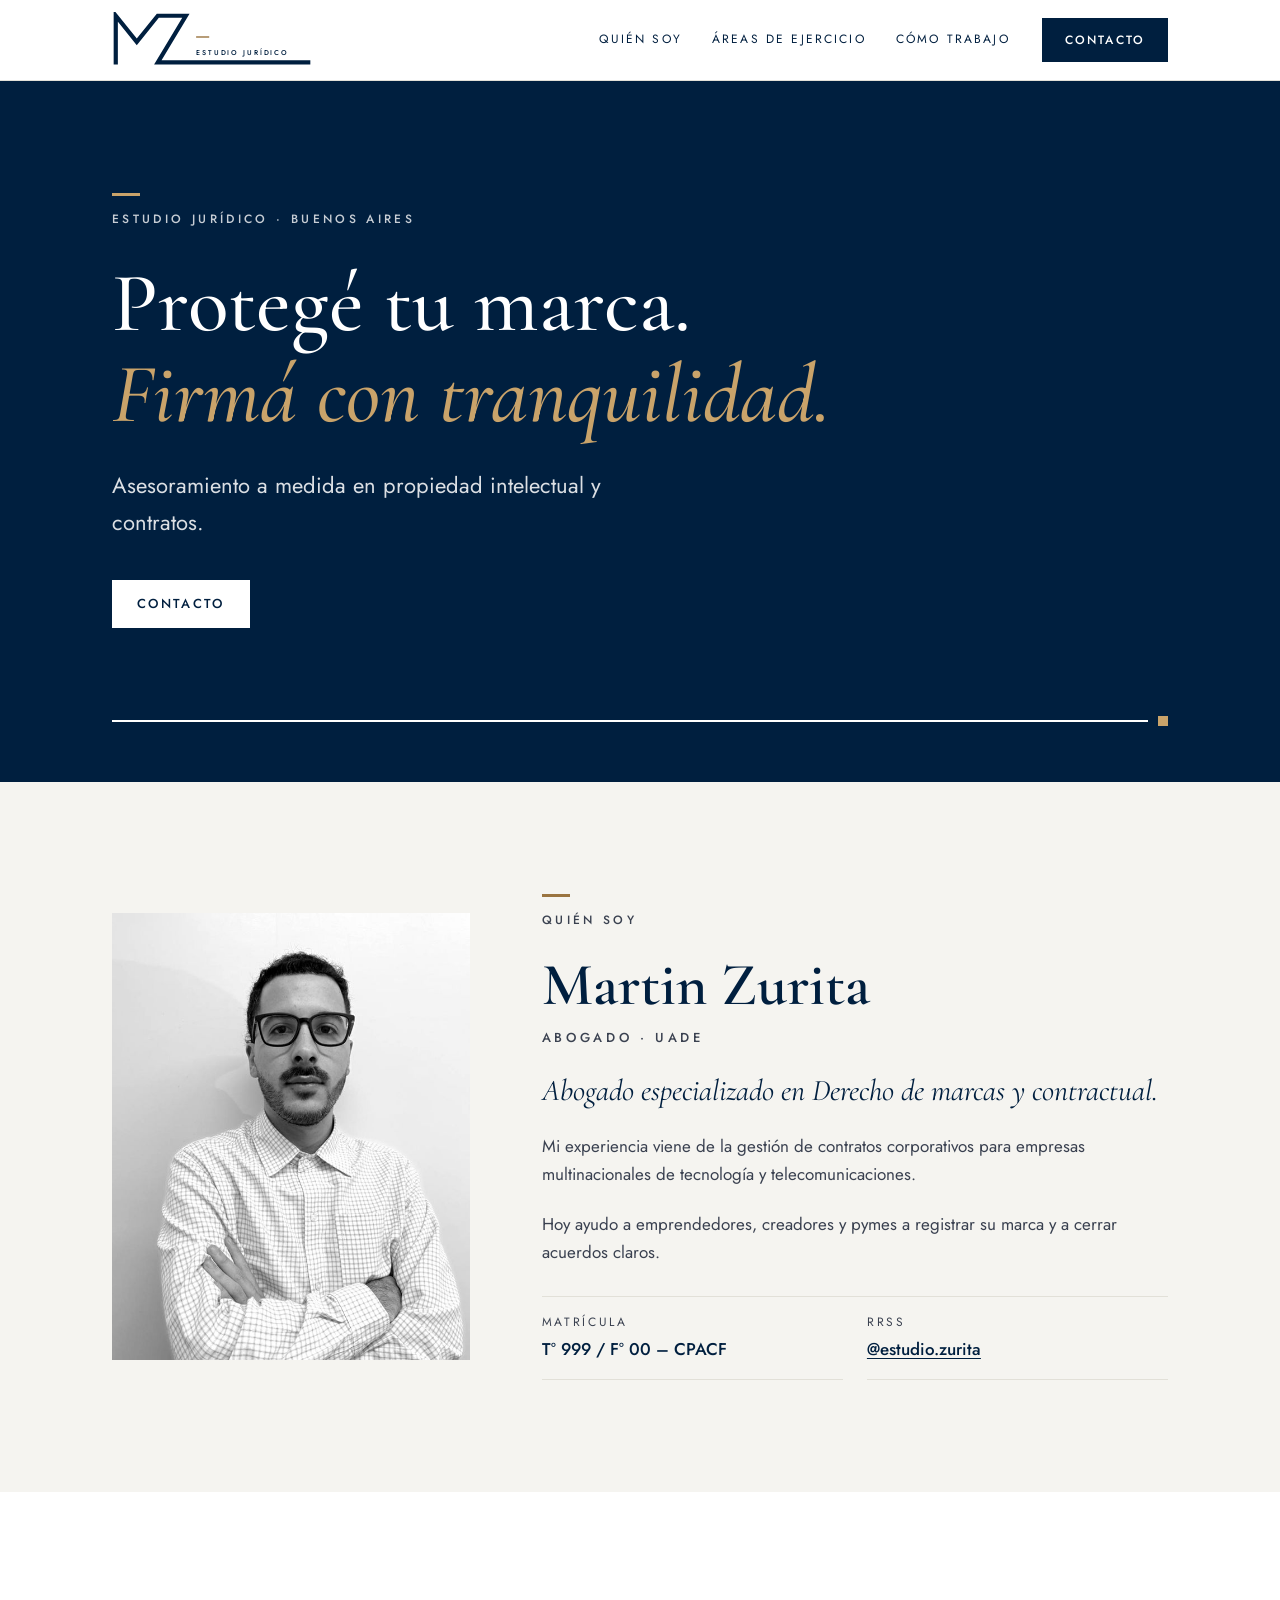
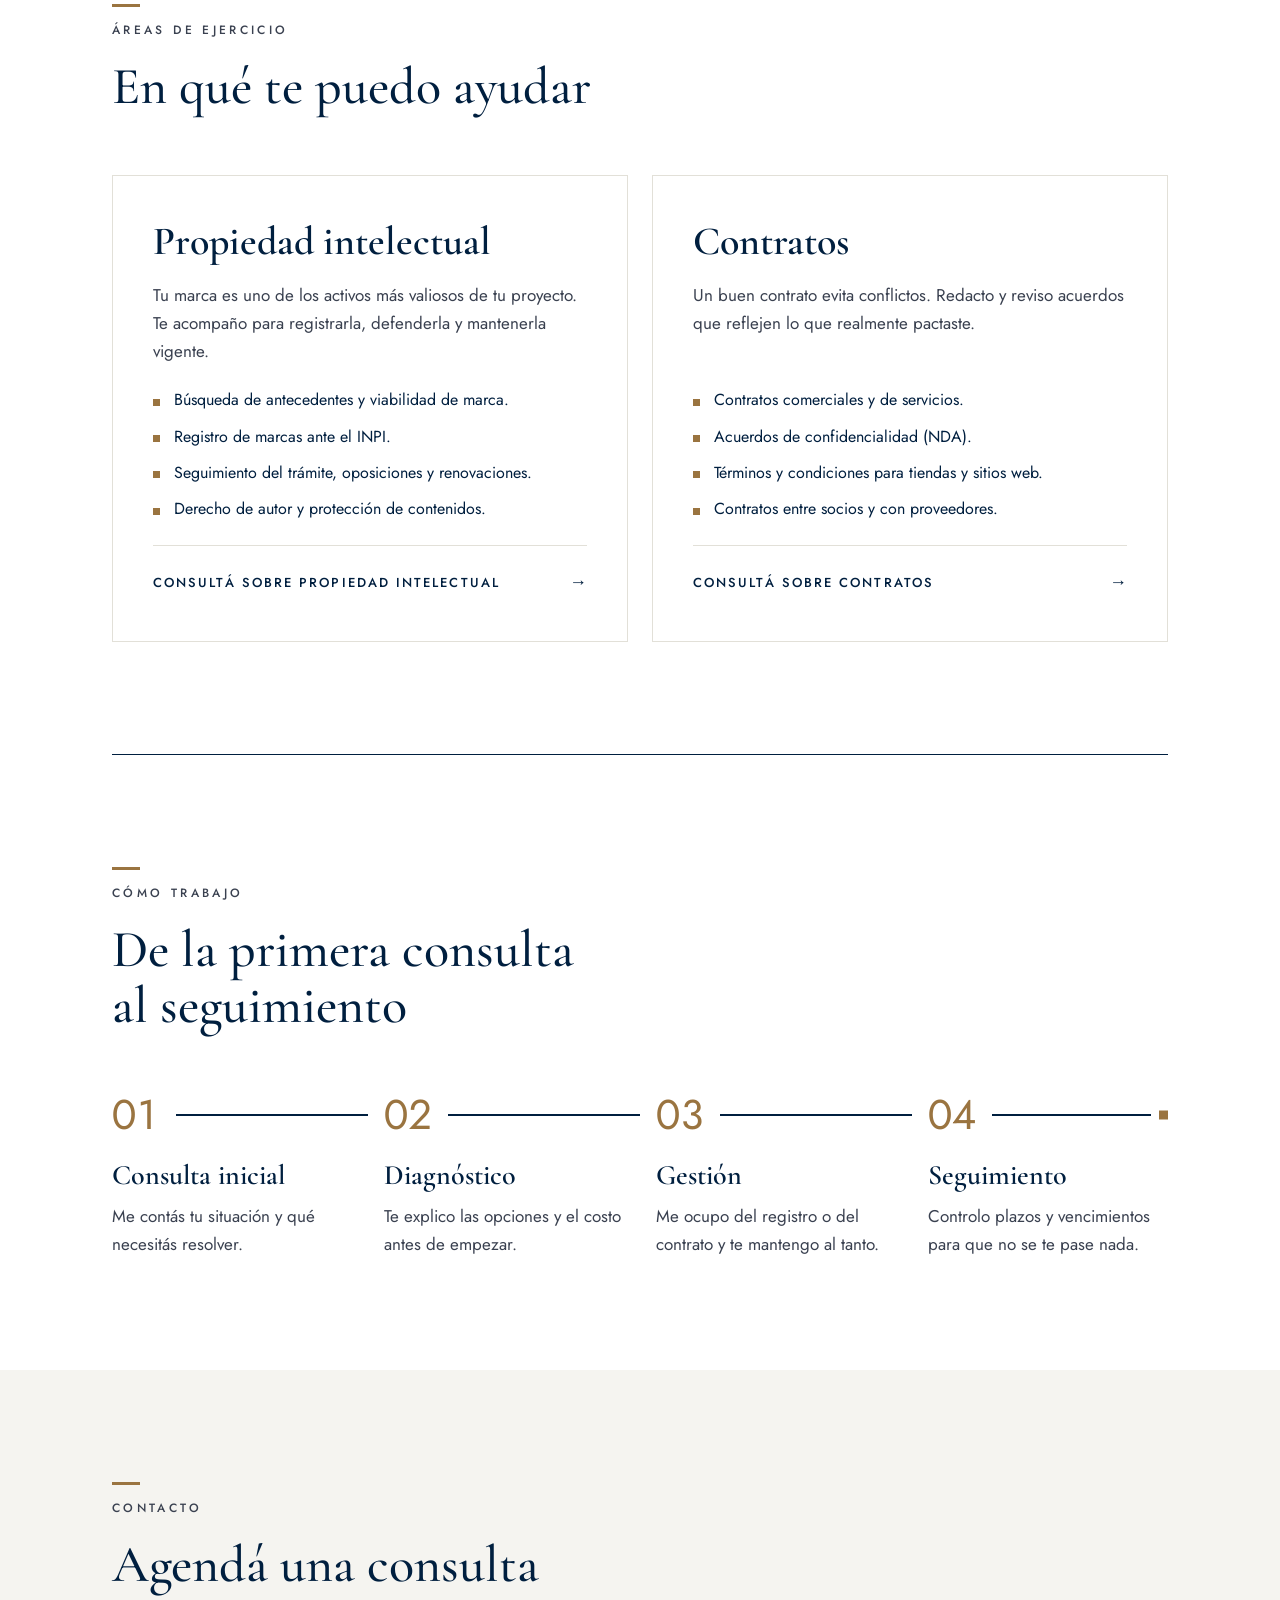
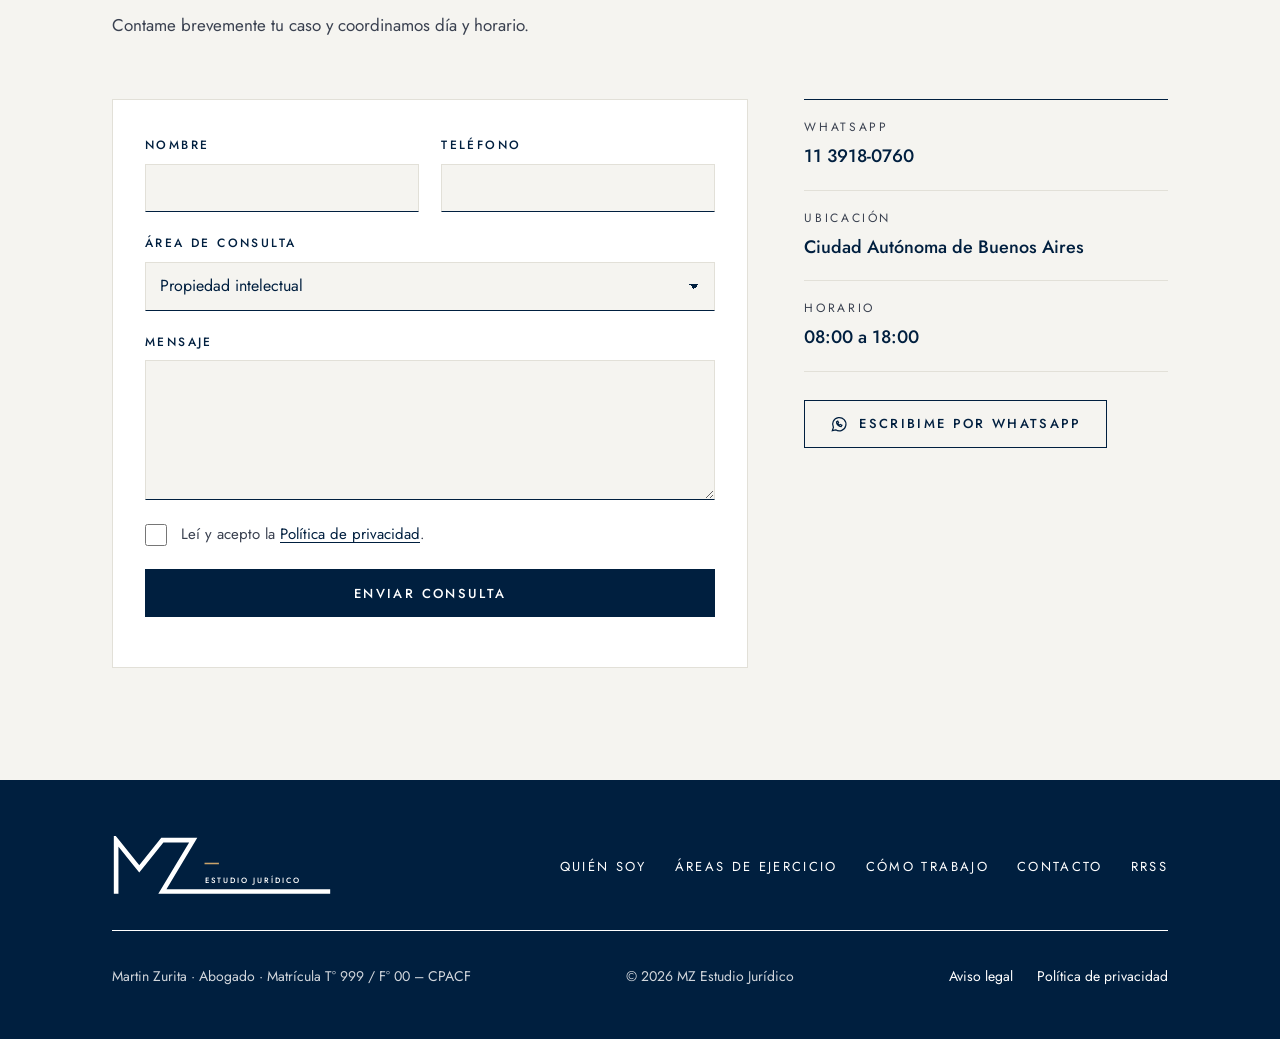
==== index.html @ 4fa92b35 "Add files via upload" ====
<!doctype html>
<html lang="es-AR">
<head>
<meta charset="utf-8">
<meta name="viewport" content="width=device-width, initial-scale=1, viewport-fit=cover">
<title>MZ Estudio Jurídico · Propiedad intelectual y contratos en Buenos Aires</title>
<meta name="description" content="Martin Zurita, abogado en CABA. Registro de marcas ante el INPI, propiedad intelectual y contratos para emprendedores, creadores y pymes. Agendá una entrevista.">
<link rel="canonical" href="https://mzestudiojuridico.com.ar/">
<meta name="theme-color" content="#001F3F">

<meta property="og:type" content="website">
<meta property="og:locale" content="es_AR">
<meta property="og:site_name" content="MZ Estudio Jurídico">
<meta property="og:title" content="MZ Estudio Jurídico · Propiedad intelectual y contratos">
<meta property="og:description" content="Protegé tu marca. Firmá con tranquilidad. Asesoramiento a medida en propiedad intelectual y contratos.">
<meta property="og:url" content="https://mzestudiojuridico.com.ar/">
<meta property="og:image" content="https://mzestudiojuridico.com.ar/og-image.png">
<meta property="og:image:width" content="1200">
<meta property="og:image:height" content="630">
<meta property="og:image:alt" content="Logo de MZ Estudio Jurídico sobre fondo azul">
<meta name="twitter:card" content="summary_large_image">

<link rel="icon" href="favicon.svg" type="image/svg+xml">
<link rel="apple-touch-icon" href="apple-touch-icon.png">

<link rel="preconnect" href="https://fonts.googleapis.com">
<link rel="preconnect" href="https://fonts.gstatic.com" crossorigin>
<link rel="stylesheet" href="https://fonts.googleapis.com/css2?family=Cormorant+Garamond:ital,wght@0,500;0,600;1,500&family=Jost:wght@400;500&display=swap">
<link rel="stylesheet" href="css/styles.css">

<script type="application/ld+json">
{
  "@context": "https://schema.org",
  "@type": "LegalService",
  "name": "MZ Estudio Jurídico",
  "url": "https://mzestudiojuridico.com.ar/",
  "logo": "https://mzestudiojuridico.com.ar/assets/MZ-logo-linea-positivo.svg",
  "image": "https://mzestudiojuridico.com.ar/og-image.png",
  "description": "Asesoramiento en propiedad intelectual y contratos para emprendedores, creadores y pymes.",
  "telephone": "+54 9 11 3918-0760",
  "address": {
    "@type": "PostalAddress",
    "addressLocality": "Ciudad Autónoma de Buenos Aires",
    "addressRegion": "CABA",
    "addressCountry": "AR"
  },
  "areaServed": { "@type": "City", "name": "Ciudad Autónoma de Buenos Aires" },
  "knowsAbout": ["Propiedad intelectual", "Registro de marcas", "Contratos"],
  "founder": { "@type": "Person", "name": "Martin Zurita", "jobTitle": "Abogado" },
  "sameAs": ["https://www.instagram.com/estudio.zurita/"]
}
</script>
</head>
<body>
<a class="skip" href="#contenido">Saltar al contenido</a>

<header class="header">
  <div class="contenedor header__fila">
    <a class="header__logo" href="#inicio" aria-label="MZ Estudio Jurídico, ir al inicio">
      <svg viewBox="-8 -8 428 120" aria-hidden="true" focusable="false">
        <polyline points="0,100 0,0 45,56 90,0 150,0 90,100 412,100" fill="none" stroke="currentColor" stroke-width="9" stroke-linejoin="miter" stroke-linecap="square"></polyline>
        <text x="172" y="84" fill="currentColor" style="font-family: 'Jost', 'Century Gothic', sans-serif; font-size: 15px; font-weight: 500; letter-spacing: 4px">ESTUDIO JURÍDICO</text>
        <rect x="172" y="44" width="28" height="3" fill="#9A7440"></rect>
      </svg>
    </a>
    <div class="header__nav-wrap">
      <button class="menu-btn" type="button" aria-expanded="false" aria-controls="menu" aria-label="Abrir menú">
        <svg class="abrir" viewBox="0 0 24 24" fill="none" stroke="currentColor" stroke-width="1.5" aria-hidden="true"><path d="M3 7h18M3 12h18M3 17h18"/></svg>
        <svg class="cerrar" viewBox="0 0 24 24" fill="none" stroke="currentColor" stroke-width="1.5" aria-hidden="true"><path d="M5 5l14 14M19 5L5 19"/></svg>
      </button>
      <nav class="nav" id="menu" aria-label="Secciones">
        <ul>
          <li><a href="#quien-soy">Quién soy</a></li>
          <li><a href="#areas">Áreas de ejercicio</a></li>
          <li><a href="#como-trabajo">Cómo trabajo</a></li>
        </ul>
      </nav>
      <a class="btn" href="#contacto">Contacto</a>
    </div>
  </div>
</header>

<main id="contenido">

  <section class="hero sobre-azul" id="inicio" aria-labelledby="hero-titulo">
    <div class="contenedor">
      <div class="hero__cuerpo">
        <p class="rotulo">Estudio jurídico · Buenos Aires</p>
        <h1 id="hero-titulo"><span class="frase">Protegé tu marca.</span> <em class="frase">Firmá con tranquilidad.</em></h1>
        <p class="hero__bajada">Asesoramiento a medida en propiedad intelectual y contratos.</p>
        <div class="hero__botones">
          <a class="btn" href="#contacto">Contacto</a>
        </div>
      </div>
      <div class="hero__base" aria-hidden="true"><hr class="firma"><span></span></div>
    </div>
  </section>

  <section class="seccion seccion--marfil" id="quien-soy" aria-labelledby="quien-titulo">
    <div class="contenedor quien">
      <figure class="quien__foto revelar">
        <img src="assets/martin-zurita.jpg" width="640" height="800" alt="Martin Zurita, abogado, con los brazos cruzados frente a una pared clara" loading="lazy" decoding="async">
      </figure>
      <div class="quien__texto revelar">
        <p class="rotulo">Quién soy</p>
        <div class="quien__nombre">
          <h2 id="quien-titulo">Martin Zurita</h2>
          <p class="quien__titulo">Abogado · UADE</p>
        </div>
        <p class="quien__lema">Abogado especializado en Derecho de marcas y contractual.</p>
        <p>Mi experiencia viene de la gestión de contratos corporativos para empresas multinacionales de tecnología y telecomunicaciones.</p>
        <p>Hoy ayudo a emprendedores, creadores y pymes a registrar su marca y a cerrar acuerdos claros.</p>
        <dl class="quien__datos">
          <div><dt>Matrícula</dt><dd>T° 999 / F° 00 – CPACF</dd></div>
          <div><dt><abbr title="Redes sociales">RRSS</abbr></dt><dd><a href="https://www.instagram.com/estudio.zurita/" rel="noopener" target="_blank">@estudio.zurita</a></dd></div>
        </dl>
      </div>
    </div>
  </section>

  <section class="seccion" id="areas" aria-labelledby="areas-titulo">
    <div class="contenedor">
      <div class="seccion__cabeza revelar">
        <p class="rotulo">Áreas de ejercicio</p>
        <h2 id="areas-titulo">En qué te puedo ayudar</h2>
      </div>
      <div class="areas">
        <article class="area revelar">
          <h3>Propiedad intelectual</h3>
          <p>Tu marca es uno de los activos más valiosos de tu proyecto. Te acompaño para registrarla, defenderla y mantenerla vigente.</p>
          <ul class="punto-lista">
            <li>Búsqueda de antecedentes y viabilidad de marca.</li>
            <li>Registro de marcas ante el INPI.</li>
            <li>Seguimiento del trámite, oposiciones y renovaciones.</li>
            <li>Derecho de autor y protección de contenidos.</li>
          </ul>
          <a class="area__link" href="#contacto" data-area="Propiedad intelectual">Consultá sobre propiedad intelectual <span aria-hidden="true">→</span></a>
        </article>
        <article class="area revelar">
          <h3>Contratos</h3>
          <p>Un buen contrato evita conflictos. Redacto y reviso acuerdos que reflejen lo que realmente pactaste.</p>
          <ul class="punto-lista">
            <li>Contratos comerciales y de servicios.</li>
            <li>Acuerdos de confidencialidad (NDA).</li>
            <li>Términos y condiciones para tiendas y sitios web.</li>
            <li>Contratos entre socios y con proveedores.</li>
          </ul>
          <a class="area__link" href="#contacto" data-area="Contratos">Consultá sobre contratos <span aria-hidden="true">→</span></a>
        </article>
      </div>
    </div>
  </section>

  <div class="contenedor" aria-hidden="true"><hr class="firma"></div>

  <section class="seccion" id="como-trabajo" aria-labelledby="trabajo-titulo">
    <div class="contenedor">
      <div class="seccion__cabeza revelar">
        <p class="rotulo">Cómo trabajo</p>
        <h2 id="trabajo-titulo">De la primera consulta al seguimiento</h2>
      </div>
      <ol class="pasos revelar">
        <li class="paso">
          <div class="paso__cabeza" aria-hidden="true"><span class="paso__num">01</span><span class="paso__linea"></span></div>
          <h3>Consulta inicial</h3>
          <p>Me contás tu situación y qué necesitás resolver.</p>
        </li>
        <li class="paso">
          <div class="paso__cabeza" aria-hidden="true"><span class="paso__num">02</span><span class="paso__linea"></span></div>
          <h3>Diagnóstico</h3>
          <p>Te explico las opciones y el costo antes de empezar.</p>
        </li>
        <li class="paso">
          <div class="paso__cabeza" aria-hidden="true"><span class="paso__num">03</span><span class="paso__linea"></span></div>
          <h3>Gestión</h3>
          <p>Me ocupo del registro o del contrato y te mantengo al tanto.</p>
        </li>
        <li class="paso">
          <div class="paso__cabeza" aria-hidden="true"><span class="paso__num">04</span><span class="paso__linea"></span></div>
          <h3>Seguimiento</h3>
          <p>Controlo plazos y vencimientos para que no se te pase nada.</p>
        </li>
      </ol>
    </div>
  </section>

  <section class="seccion seccion--marfil" id="contacto" aria-labelledby="contacto-titulo">
    <div class="contenedor">
      <div class="seccion__cabeza revelar">
        <p class="rotulo">Contacto</p>
        <h2 id="contacto-titulo">Agendá una consulta</h2>
        <p>Contame brevemente tu caso y coordinamos día y horario.</p>
      </div>
      <div class="contacto">
        <form class="form revelar" id="form-contacto" action="https://formspree.io/f/mjyggwda" method="POST" novalidate>
          <input type="hidden" name="_subject" value="Nueva consulta">
          <div class="campo">
            <label for="nombre">Nombre</label>
            <input id="nombre" name="nombre" type="text" autocomplete="name" required aria-describedby="nombre-error">
            <p class="campo__error" id="nombre-error" hidden></p>
          </div>
          <div class="campo">
            <label for="telefono">Teléfono</label>
            <input id="telefono" name="telefono" type="tel" autocomplete="tel" inputmode="tel" required aria-describedby="telefono-error">
            <p class="campo__error" id="telefono-error" hidden></p>
          </div>
          <div class="campo campo--ancho">
            <label for="area">Área de consulta</label>
            <select id="area" name="area">
              <option>Propiedad intelectual</option>
              <option>Contratos</option>
              <option>Otra</option>
            </select>
          </div>
          <div class="campo campo--ancho">
            <label for="mensaje">Mensaje</label>
            <textarea id="mensaje" name="mensaje" required aria-describedby="mensaje-error"></textarea>
            <p class="campo__error" id="mensaje-error" hidden></p>
          </div>
          <div class="hp" aria-hidden="true">
            <label for="gotcha">No completar</label>
            <input id="gotcha" name="_gotcha" type="text" tabindex="-1" autocomplete="off">
          </div>
          <div class="consentimiento">
            <input id="consentimiento" name="consentimiento" type="checkbox" value="Acepto" required aria-describedby="consentimiento-error">
            <label for="consentimiento">Leí y acepto la <a href="politica-de-privacidad.html">Política de privacidad</a>.</label>
            <p class="campo__error" id="consentimiento-error" hidden></p>
          </div>
          <div class="form__enviar">
            <button class="btn" type="submit">Enviar consulta</button>
            <p class="form__estado" id="form-estado" role="status" aria-live="polite"></p>
          </div>
        </form>

        <aside class="datos revelar" aria-label="Datos de contacto">
          <dl>
            <div><dt>WhatsApp</dt><dd><a href="https://wa.me/5491139180760" rel="noopener" target="_blank">11 3918-0760</a></dd></div>
            <div><dt>Ubicación</dt><dd>Ciudad Autónoma de Buenos Aires</dd></div>
            <div><dt>Horario</dt><dd>08:00 a 18:00</dd></div>
          </dl>
          <a class="btn btn--borde" href="https://wa.me/5491139180760?text=Hola%20Martin%2C%20quiero%20agendar%20una%20entrevista." rel="noopener" target="_blank">
            <svg class="icono" viewBox="0 0 24 24" fill="none" stroke="currentColor" stroke-width="1.5" aria-hidden="true"><path d="M4 20l1.3-3.9A8 8 0 1 1 8 19z"/><path d="M9 9.5c0 3 2.5 5.5 5.5 5.5l1-1.5-2-1-1 1a4 4 0 0 1-2-2l1-1-1-2z"/></svg>
            Escribime por WhatsApp
          </a>
        </aside>
      </div>
    </div>
  </section>
</main>

<footer class="footer sobre-azul">
  <div class="contenedor">
    <div class="footer__arriba">
      <a class="footer__logo" href="#inicio" aria-label="MZ Estudio Jurídico, volver al inicio">
        <svg viewBox="-8 -8 428 120" aria-hidden="true" focusable="false">
          <polyline points="0,100 0,0 45,56 90,0 150,0 90,100 412,100" fill="none" stroke="currentColor" stroke-width="9" stroke-linejoin="miter" stroke-linecap="square"></polyline>
          <text x="172" y="84" fill="currentColor" style="font-family: 'Jost', 'Century Gothic', sans-serif; font-size: 15px; font-weight: 500; letter-spacing: 4px">ESTUDIO JURÍDICO</text>
          <rect x="172" y="44" width="28" height="3" fill="#C9A36A"></rect>
        </svg>
      </a>
      <nav aria-label="Secciones (pie de página)">
        <ul>
          <li><a href="#quien-soy">Quién soy</a></li>
          <li><a href="#areas">Áreas de ejercicio</a></li>
          <li><a href="#como-trabajo">Cómo trabajo</a></li>
          <li><a href="#contacto">Contacto</a></li>
          <li><a href="https://www.instagram.com/estudio.zurita/" rel="noopener" target="_blank" aria-label="Redes sociales: Instagram @estudio.zurita">RRSS</a></li>
        </ul>
      </nav>
    </div>
    <div class="footer__abajo">
      <p>Martin Zurita · Abogado · Matrícula T° 999 / F° 00 – CPACF</p>
      <p>© 2026 MZ Estudio Jurídico</p>
      <ul>
        <li><a href="aviso-legal.html">Aviso legal</a></li>
        <li><a href="politica-de-privacidad.html">Política de privacidad</a></li>
      </ul>
    </div>
  </div>
</footer>

<a class="wa-flotante" href="https://wa.me/5491139180760?text=Hola%20Martin%2C%20quiero%20agendar%20una%20entrevista." rel="noopener" target="_blank" aria-label="Escribir por WhatsApp">
  <svg viewBox="0 0 24 24" fill="none" stroke="currentColor" stroke-width="1.5" aria-hidden="true"><path d="M4 20l1.3-3.9A8 8 0 1 1 8 19z"/><path d="M9 9.5c0 3 2.5 5.5 5.5 5.5l1-1.5-2-1-1 1a4 4 0 0 1-2-2l1-1-1-2z"/></svg>
</a>

<script src="js/main.js" defer></script>
</body>
</html>
---- css/styles.css ----
/* MZ Estudio Jurídico — estilos del sitio
   Mobile first: base a 375 px, escritorio desde 900 px. Bordes rectos, mucho aire. */

:root {
  --azul: #001F3F;
  --bronce: #9A7440;
  --bronce-claro: #C9A36A;
  --blanco: #FFFFFF;
  --marfil: #F5F4F0;
  --texto-sec: #3A4150;
  --linea: #E2E0D8;
  --linea-azul: rgba(255, 255, 255, 0.24);
  --error: #A3261B;

  --titulos: 'Cormorant Garamond', Garamond, 'Times New Roman', serif;
  --texto: 'Jost', 'Century Gothic', Futura, 'Helvetica Neue', Arial, sans-serif;

  --gutter: 20px;
  --ancho: 1120px;
  --header-h: 68px;
  color-scheme: light;
}

*, *::before, *::after { box-sizing: border-box; }
html { scroll-behavior: smooth; scroll-padding-top: calc(var(--header-h) + 16px); -webkit-text-size-adjust: 100%; }
body {
  margin: 0;
  background: var(--blanco);
  color: var(--azul);
  font-family: var(--texto);
  font-size: 1.0625rem;
  line-height: 1.65;
}
img { max-width: 100%; height: auto; display: block; }
a { color: var(--azul); text-underline-offset: 3px; }
a:hover { color: var(--bronce); }
:focus-visible { outline: 2px solid var(--bronce); outline-offset: 3px; }
h1, h2, h3 { font-family: var(--titulos); font-weight: 500; line-height: 1.08; margin: 0; text-wrap: balance; }
p { margin: 0; }

.skip {
  position: absolute; left: var(--gutter); top: -100px; z-index: 100;
  background: var(--azul); color: var(--blanco); padding: 12px 18px; text-decoration: none;
}
.skip:focus { top: 12px; color: var(--blanco); }

.contenedor { max-width: var(--ancho); margin-inline: auto; padding-inline: var(--gutter); }

/* Rótulos y recursos gráficos */
.rotulo {
  font-family: var(--texto); font-size: 0.75rem; font-weight: 500;
  letter-spacing: 0.28em; text-transform: uppercase; color: var(--texto-sec);
  display: flex; flex-direction: column; gap: 14px; margin: 0;
}
.rotulo::before { content: ""; width: 28px; height: 3px; background: var(--bronce); }
.sobre-azul .rotulo { color: rgba(255, 255, 255, 0.78); }
.sobre-azul .rotulo::before { background: var(--bronce-claro); }

.firma { height: 1.5px; background: var(--azul); border: 0; margin: 0; }
.sobre-azul .firma { background: var(--blanco); }

.punto-lista { list-style: none; margin: 0; padding: 0; display: flex; flex-direction: column; gap: 10px; }
.punto-lista li { display: flex; gap: 14px; }
.punto-lista li::before {
  content: ""; flex: none; width: 7px; height: 7px; background: var(--bronce); margin-top: 0.72em;
}

/* Marcador de contenido a completar: borrar la clase cuando esté el dato real */
.pendiente { color: inherit; background: rgba(201, 163, 106, 0.28); padding: 0 4px; }

/* Botones */
.btn {
  display: inline-flex; align-items: center; justify-content: center; gap: 10px;
  min-height: 48px; padding: 0 24px;
  font: 500 0.8125rem/1 var(--texto); letter-spacing: 0.18em; text-transform: uppercase;
  text-decoration: none; cursor: pointer; border: 1.5px solid var(--azul);
  background: var(--azul); color: var(--blanco);
  transition: background-color .2s ease, color .2s ease, border-color .2s ease;
}
.btn:hover { background: #0B2E54; border-color: #0B2E54; color: var(--blanco); }
.btn--borde { background: transparent; color: var(--azul); }
.btn--borde:hover { background: var(--azul); color: var(--blanco); }
.sobre-azul .btn { background: var(--blanco); border-color: var(--blanco); color: var(--azul); }
.sobre-azul .btn:hover { background: var(--marfil); border-color: var(--marfil); color: var(--azul); }
.sobre-azul .btn--borde { background: transparent; color: var(--blanco); border-color: rgba(255, 255, 255, 0.7); }
.sobre-azul .btn--borde:hover { background: var(--blanco); color: var(--azul); border-color: var(--blanco); }

/* Header */
.header {
  position: sticky; top: 0; z-index: 50;
  background: var(--blanco); border-bottom: 1px solid var(--linea);
}
.header__fila { display: flex; align-items: center; justify-content: space-between; gap: 12px; min-height: var(--header-h); }
.header__logo { display: flex; color: var(--azul); flex-shrink: 1; min-width: 0; }
.header__logo svg { width: 168px; height: auto; display: block; }
.header__nav-wrap { display: flex; align-items: center; gap: 8px; }
.header__nav-wrap .btn { order: 1; min-height: 44px; padding: 0 16px; font-size: 0.75rem; }
.menu-btn { order: 2; }

.menu-btn {
  display: inline-flex; align-items: center; justify-content: center;
  width: 44px; height: 44px; padding: 0; background: transparent; border: 0; color: var(--azul); cursor: pointer;
}
.menu-btn svg { width: 24px; height: 24px; }
.menu-btn .cerrar { display: none; }
.menu-btn[aria-expanded="true"] .abrir { display: none; }
.menu-btn[aria-expanded="true"] .cerrar { display: block; }

.nav { display: none; }
.nav.abierto {
  display: block; position: absolute; left: 0; right: 0; top: 100%;
  background: var(--blanco); border-bottom: 1px solid var(--linea);
}
.nav ul { list-style: none; margin: 0; padding: 8px var(--gutter) 20px; display: flex; flex-direction: column; }
.nav a {
  display: flex; align-items: center; min-height: 52px; border-bottom: 1px solid var(--linea);
  font-size: 0.875rem; letter-spacing: 0.2em; text-transform: uppercase; text-decoration: none; color: var(--azul);
}
.nav a:hover { color: var(--bronce); }

/* Hero */
.hero { background: var(--azul); color: var(--blanco); }
.hero__cuerpo { padding-block: 64px 56px; display: flex; flex-direction: column; gap: 22px; }
.hero h1 { font-size: clamp(2.6rem, 9vw, 5.25rem); font-weight: 500; color: var(--blanco); }
/* Cada frase del título en su propio renglón; si una no entra (celular), se parte pareja y sin palabras colgadas */
.hero h1 .frase, .hero__bajada .frase { display: block; text-wrap: balance; }
.hero h1 em { font-style: italic; color: var(--bronce-claro); }
.hero__bajada { font-size: 1.1875rem; color: rgba(255, 255, 255, 0.86); max-width: 40ch; }
.hero__botones { display: flex; flex-wrap: wrap; gap: 12px; margin-top: 12px; }
.hero__botones .btn { flex: 1 1 220px; }
.hero__base { display: flex; align-items: center; padding-bottom: 40px; }
.hero__base .firma { flex: 1; }
.hero__base span { width: 10px; height: 10px; background: var(--bronce-claro); margin-left: 10px; flex: none; }

/* Secciones */
.seccion { padding-block: 72px; }
.seccion--marfil { background: var(--marfil); }
.seccion__cabeza { display: flex; flex-direction: column; gap: 18px; margin-bottom: 44px; max-width: 680px; }
.seccion__cabeza h2 { font-size: clamp(2.1rem, 6vw, 3.25rem); }
.seccion__cabeza p { color: var(--texto-sec); }

/* Quién soy */
.quien { display: grid; grid-template-columns: minmax(0, 1fr); gap: 40px; }
.quien__foto { margin: 0; aspect-ratio: 4 / 5; width: 100%; max-width: 300px; background: var(--azul); position: relative; overflow: hidden; }
.quien__foto img { width: 100%; height: 100%; object-fit: cover; object-position: center top; }
.quien__foto-vacia {
  position: absolute; inset: 0; display: flex; flex-direction: column; align-items: center; justify-content: center; gap: 16px;
  color: rgba(255, 255, 255, 0.75); font-size: 0.75rem; letter-spacing: 0.24em; text-transform: uppercase;
}
.quien__foto-vacia svg { width: 36%; height: auto; }
.quien__texto { display: flex; flex-direction: column; gap: 22px; min-width: 0; }
.quien__nombre { display: flex; flex-direction: column; gap: 10px; }
.quien__nombre h2 { font-size: clamp(2.5rem, 7vw, 3.75rem); font-weight: 600; }
.quien__titulo { font-size: 0.8125rem; font-weight: 500; letter-spacing: 0.28em; text-transform: uppercase; color: var(--azul); }
.quien__texto p { color: var(--texto-sec); max-width: 62ch; }
.quien__texto .quien__lema { font-family: var(--titulos); font-style: italic; font-size: clamp(1.5rem, 4vw, 1.875rem); line-height: 1.3; color: var(--azul); }
.quien__datos { margin: 8px 0 0; border-top: 1px solid var(--linea); display: grid; grid-template-columns: minmax(0, 1fr); }
.quien__datos div { display: flex; flex-direction: column; gap: 2px; padding-block: 16px; border-bottom: 1px solid var(--linea); }
.quien__datos dt { font-size: 0.75rem; letter-spacing: 0.22em; text-transform: uppercase; color: var(--texto-sec); }
.quien__datos abbr { text-decoration: none; }
.quien__datos dd { margin: 0; font-weight: 500; overflow-wrap: anywhere; }

/* Áreas: grilla que acepta 2, 3 o 4 tarjetas.
   Cada tarjeta usa subgrid con 7 filas (título, descripción, 4 viñetas, link) para que
   títulos, descripciones y cada viñeta arranquen a la misma altura en todas las tarjetas.
   Si una tarjeta nueva tiene otra cantidad de viñetas, ajustar el "span" de abajo. */
.areas { display: grid; grid-template-columns: repeat(auto-fit, minmax(min(100%, 300px), 1fr)); gap: 24px; }
.area {
  border: 1px solid var(--linea); background: var(--blanco); padding: 36px 26px;
  display: grid; grid-row: span 7; grid-template-rows: subgrid; row-gap: 0; min-width: 0;
}
.area h3 { font-size: clamp(1.9rem, 5vw, 2.5rem); font-weight: 600; align-self: start; }
.area > p { color: var(--texto-sec); padding-top: 18px; padding-bottom: 22px; }
.area .punto-lista {
  color: var(--azul); font-size: 1rem;
  display: grid; grid-row: span 4; grid-template-rows: subgrid; row-gap: 10px; align-items: start;
}
.area__link {
  margin-top: 22px; padding-top: 22px; align-self: end; border-top: 1px solid var(--linea);
  display: flex; align-items: center; justify-content: space-between; gap: 12px; min-height: 48px;
  font-size: 0.8125rem; font-weight: 500; letter-spacing: 0.16em; text-transform: uppercase; text-decoration: none;
}
.area__link span[aria-hidden] { font-size: 1.1rem; letter-spacing: 0; transition: transform .2s ease; }
.area__link:hover span[aria-hidden] { transform: translateX(4px); }
.confirmar { font-size: 0.75rem; letter-spacing: 0.12em; color: var(--bronce); text-transform: uppercase; white-space: nowrap; }

/* Cómo trabajo
   Celular (< 768px): columna; número a la izquierda y línea vertical de número a número.
   Desde 768px: 4 columnas con subgrid (número+línea / título / descripción) y línea horizontal. */
.pasos { --sep: 16px; --gap-pasos: 32px; list-style: none; margin: 0; padding: 0; display: grid; grid-template-columns: minmax(0, 1fr); }
.paso {
  display: grid; grid-template-columns: 48px minmax(0, 1fr); grid-template-rows: auto auto;
  column-gap: 20px; align-items: start; padding-bottom: 40px;
}
.paso:last-child { padding-bottom: 0; }
.paso__cabeza {
  grid-column: 1; grid-row: 1 / span 2; align-self: stretch;
  display: flex; flex-direction: column; align-items: center; gap: var(--sep);
}
.paso__num {
  font-family: var(--texto); font-weight: 400; font-size: 2.6rem; line-height: 1; color: var(--bronce);
  font-variant-numeric: lining-nums tabular-nums;
}
.paso__linea {
  position: relative; flex: 1; width: 1.5px; min-height: 24px; background: var(--azul);
  /* llega hasta 16px antes del número siguiente (el padding-bottom del paso es 40px) */
  margin-bottom: calc(var(--sep) - 40px);
}
/* Punto final: separado de la línea por 8px y centrado sobre su eje */
.pasos { --punto: 9px; --aire-punto: 8px; }
.paso:last-child .paso__linea { margin-bottom: calc(var(--punto) + var(--aire-punto)); }
.paso:last-child .paso__linea::after {
  content: ""; position: absolute; left: 50%; bottom: calc(-1 * (var(--punto) + var(--aire-punto)));
  width: var(--punto); height: var(--punto); transform: translateX(-50%); background: var(--bronce);
}
.paso h3 { grid-column: 2; font-size: 1.75rem; font-weight: 600; }
.paso p { grid-column: 2; color: var(--texto-sec); padding-top: 12px; }

@media (min-width: 768px) {
  .pasos { grid-template-columns: repeat(4, minmax(0, 1fr)); grid-template-rows: auto auto auto; column-gap: var(--gap-pasos); align-items: start; }
  .paso { grid-row: span 3; grid-template-columns: minmax(0, 1fr); grid-template-rows: subgrid; row-gap: 0; padding-bottom: 0; }
  .paso__cabeza { grid-row: 1; flex-direction: row; align-items: center; align-self: start; padding-bottom: 24px; }
  .paso__linea {
    flex: 1; width: auto; height: 1.5px; min-height: 0; margin-bottom: 0;
    /* se mete en el espacio entre columnas y termina 16px antes del número siguiente */
    margin-right: calc(var(--sep) - var(--gap-pasos));
  }
  .paso:last-child .paso__linea { margin-right: calc(var(--punto) + var(--aire-punto)); margin-bottom: 0; }
  .paso:last-child .paso__linea::after {
    left: auto; right: calc(-1 * (var(--punto) + var(--aire-punto))); bottom: auto; top: 50%; transform: translateY(-50%);
  }
  .paso h3, .paso p { grid-column: 1; }
  .paso h3 { grid-row: 2; }
  .paso p { grid-row: 3; }
}

/* Contacto */
.contacto { display: grid; grid-template-columns: minmax(0, 1fr); gap: 40px; }
.form { background: var(--blanco); border: 1px solid var(--linea); padding: 28px 20px; display: grid; gap: 22px; grid-template-columns: minmax(0, 1fr); }
.campo { display: flex; flex-direction: column; gap: 8px; min-width: 0; }
.campo label { font-size: 0.75rem; font-weight: 500; letter-spacing: 0.2em; text-transform: uppercase; color: var(--azul); }
.campo label small { font-size: inherit; letter-spacing: 0.1em; text-transform: none; color: var(--texto-sec); font-weight: 400; }
.campo input, .campo select, .campo textarea {
  width: 100%; min-height: 48px; padding: 12px 14px; border-radius: 0;
  font: 400 1rem/1.4 var(--texto); color: var(--azul); background: var(--marfil);
  border: 1px solid var(--linea); border-bottom: 1.5px solid var(--azul);
}
.campo select { appearance: none; background-image: linear-gradient(45deg, transparent 50%, var(--azul) 50%), linear-gradient(135deg, var(--azul) 50%, transparent 50%); background-position: calc(100% - 20px) 50%, calc(100% - 15px) 50%; background-size: 5px 5px; background-repeat: no-repeat; padding-right: 40px; }
.campo textarea { min-height: 140px; resize: vertical; }
.campo input:focus, .campo select:focus, .campo textarea:focus { outline: 2px solid var(--bronce); outline-offset: 0; }
.campo [aria-invalid="true"] { border-bottom-color: var(--error); }
.campo__error { color: var(--error); font-size: 0.875rem; }
.consentimiento { display: grid; grid-template-columns: 24px minmax(0, 1fr); gap: 12px; align-items: start; font-size: 0.9375rem; color: var(--texto-sec); }
.consentimiento input { width: 22px; height: 22px; margin: 2px 0 0; accent-color: var(--azul); }
.consentimiento .campo__error { grid-column: 2; }
.form__enviar { display: flex; flex-direction: column; gap: 14px; }
.form__estado { font-size: 0.9375rem; }
.form__estado--error { color: var(--error); }
.form .btn[disabled] { opacity: 0.6; cursor: progress; }
.exito { display: flex; flex-direction: column; gap: 14px; padding: 8px 0; }
.exito h3 { font-size: 2rem; font-weight: 600; }
.exito p { color: var(--texto-sec); }
.hp { position: absolute; left: -10000px; width: 1px; height: 1px; overflow: hidden; }

.datos { display: flex; flex-direction: column; gap: 28px; }
.datos dl { margin: 0; border-top: 1.5px solid var(--azul); }
.datos dl div { padding-block: 18px; border-bottom: 1px solid var(--linea); display: flex; flex-direction: column; gap: 4px; }
.datos dt { font-size: 0.75rem; letter-spacing: 0.22em; text-transform: uppercase; color: var(--texto-sec); }
.datos dd { margin: 0; font-size: 1.125rem; font-weight: 500; overflow-wrap: anywhere; }
.datos dd a { text-decoration: none; }
.datos dd a:hover { text-decoration: underline; }
.datos .btn { align-self: flex-start; }
.icono { width: 20px; height: 20px; flex: none; }

/* Footer */
.footer { background: var(--azul); color: rgba(255, 255, 255, 0.82); padding-block: 56px 40px; font-size: 0.9375rem; }
.footer a { color: var(--blanco); text-decoration: none; }
.footer a:hover { color: var(--bronce-claro); text-decoration: underline; }
.footer__arriba { display: flex; flex-direction: column; gap: 32px; padding-bottom: 32px; }
.footer__logo svg { width: 220px; height: auto; display: block; color: var(--blanco); }
.footer nav ul { list-style: none; margin: 0; padding: 0; display: flex; flex-wrap: wrap; gap: 4px 28px; }
.footer nav a { display: inline-flex; align-items: center; min-height: 44px; font-size: 0.8125rem; letter-spacing: 0.18em; text-transform: uppercase; }
.footer__abajo { display: flex; flex-direction: column; gap: 10px; padding-top: 24px; border-top: 1.5px solid var(--blanco); font-size: 0.875rem; }
.footer__abajo ul { list-style: none; margin: 0; padding: 0; display: flex; flex-wrap: wrap; gap: 4px 24px; }
.footer__abajo li a { display: inline-flex; min-height: 44px; align-items: center; }

/* WhatsApp flotante (solo celular) */
.wa-flotante {
  position: fixed; right: 16px; bottom: calc(16px + env(safe-area-inset-bottom, 0px)); z-index: 40;
  width: 56px; height: 56px; display: flex; align-items: center; justify-content: center;
  background: var(--azul); color: var(--blanco); border: 1.5px solid var(--blanco);
  box-shadow: 0 4px 14px rgba(0, 31, 63, 0.22);
}
.wa-flotante:hover { color: var(--bronce-claro); }
.wa-flotante svg { width: 26px; height: 26px; }

/* Páginas legales */
.legal { padding-block: 56px 80px; }
.legal__cuerpo { max-width: 720px; display: flex; flex-direction: column; gap: 18px; }
.legal h1 { font-size: clamp(2.4rem, 7vw, 3.5rem); font-weight: 600; margin-bottom: 8px; }
.legal h2 { font-size: 1.75rem; font-weight: 600; margin-top: 22px; }
.legal p, .legal li { color: var(--texto-sec); }
.legal ul { margin: 0; padding-left: 1.2em; display: flex; flex-direction: column; gap: 6px; }
.legal .actualizado { font-size: 0.875rem; letter-spacing: 0.08em; }
.legal .aviso { border-left: 0; border-top: 1.5px solid var(--azul); padding-top: 16px; font-size: 0.9375rem; }

/* Fades al entrar (solo si hay JS y no se pidió reducir movimiento) */
@media (prefers-reduced-motion: no-preference) {
  .js .revelar { transition: opacity .7s ease, transform .7s ease; }
  .js .revelar.oculto { opacity: 0; transform: translateY(14px); }
}
@media (prefers-reduced-motion: reduce) {
  html { scroll-behavior: auto; }
  *, *::before, *::after { transition: none !important; animation: none !important; }
}

/* Tablet y escritorio */
@media (min-width: 600px) {
  :root { --gutter: 32px; }
  .header__logo svg { width: 200px; }
  .form { padding: 36px 32px; grid-template-columns: repeat(2, minmax(0, 1fr)); }
  .campo--ancho, .consentimiento, .form__enviar, .exito { grid-column: 1 / -1; }
  .quien__datos { grid-template-columns: repeat(2, minmax(0, 1fr)); column-gap: 24px; }
  .hero__botones .btn { flex: 0 0 auto; }
  .area { padding: 44px 40px; }
}

@media (min-width: 900px) {
  :root { --header-h: 80px; }
  .menu-btn { display: none; }
  .nav, .nav.abierto { display: block; position: static; border: 0; background: none; }
  .nav ul { flex-direction: row; gap: 30px; padding: 0; }
  .nav a { min-height: 44px; border: 0; font-size: 0.75rem; letter-spacing: 0.18em; }
  .header__fila { gap: 32px; }
  .header__nav-wrap { gap: 32px; }
  .header__nav-wrap .btn { padding: 0 22px; }

  .hero__cuerpo { padding-block: 112px 88px; gap: 28px; }
  .hero__bajada { font-size: 1.375rem; }
  .hero__base { padding-bottom: 56px; }

  .seccion { padding-block: 112px; }
  .seccion__cabeza { margin-bottom: 60px; }

  .quien { grid-template-columns: minmax(0, 4fr) minmax(0, 7fr); gap: 72px; align-items: center; }
  .quien__foto { max-width: 360px; justify-self: center; }

  .contacto { grid-template-columns: minmax(0, 7fr) minmax(0, 4fr); gap: 56px; align-items: start; }

  .footer__arriba { flex-direction: row; justify-content: space-between; align-items: center; }
  .footer__abajo { flex-direction: row; justify-content: space-between; align-items: center; gap: 24px; flex-wrap: wrap; }

  .wa-flotante { display: none; }
}
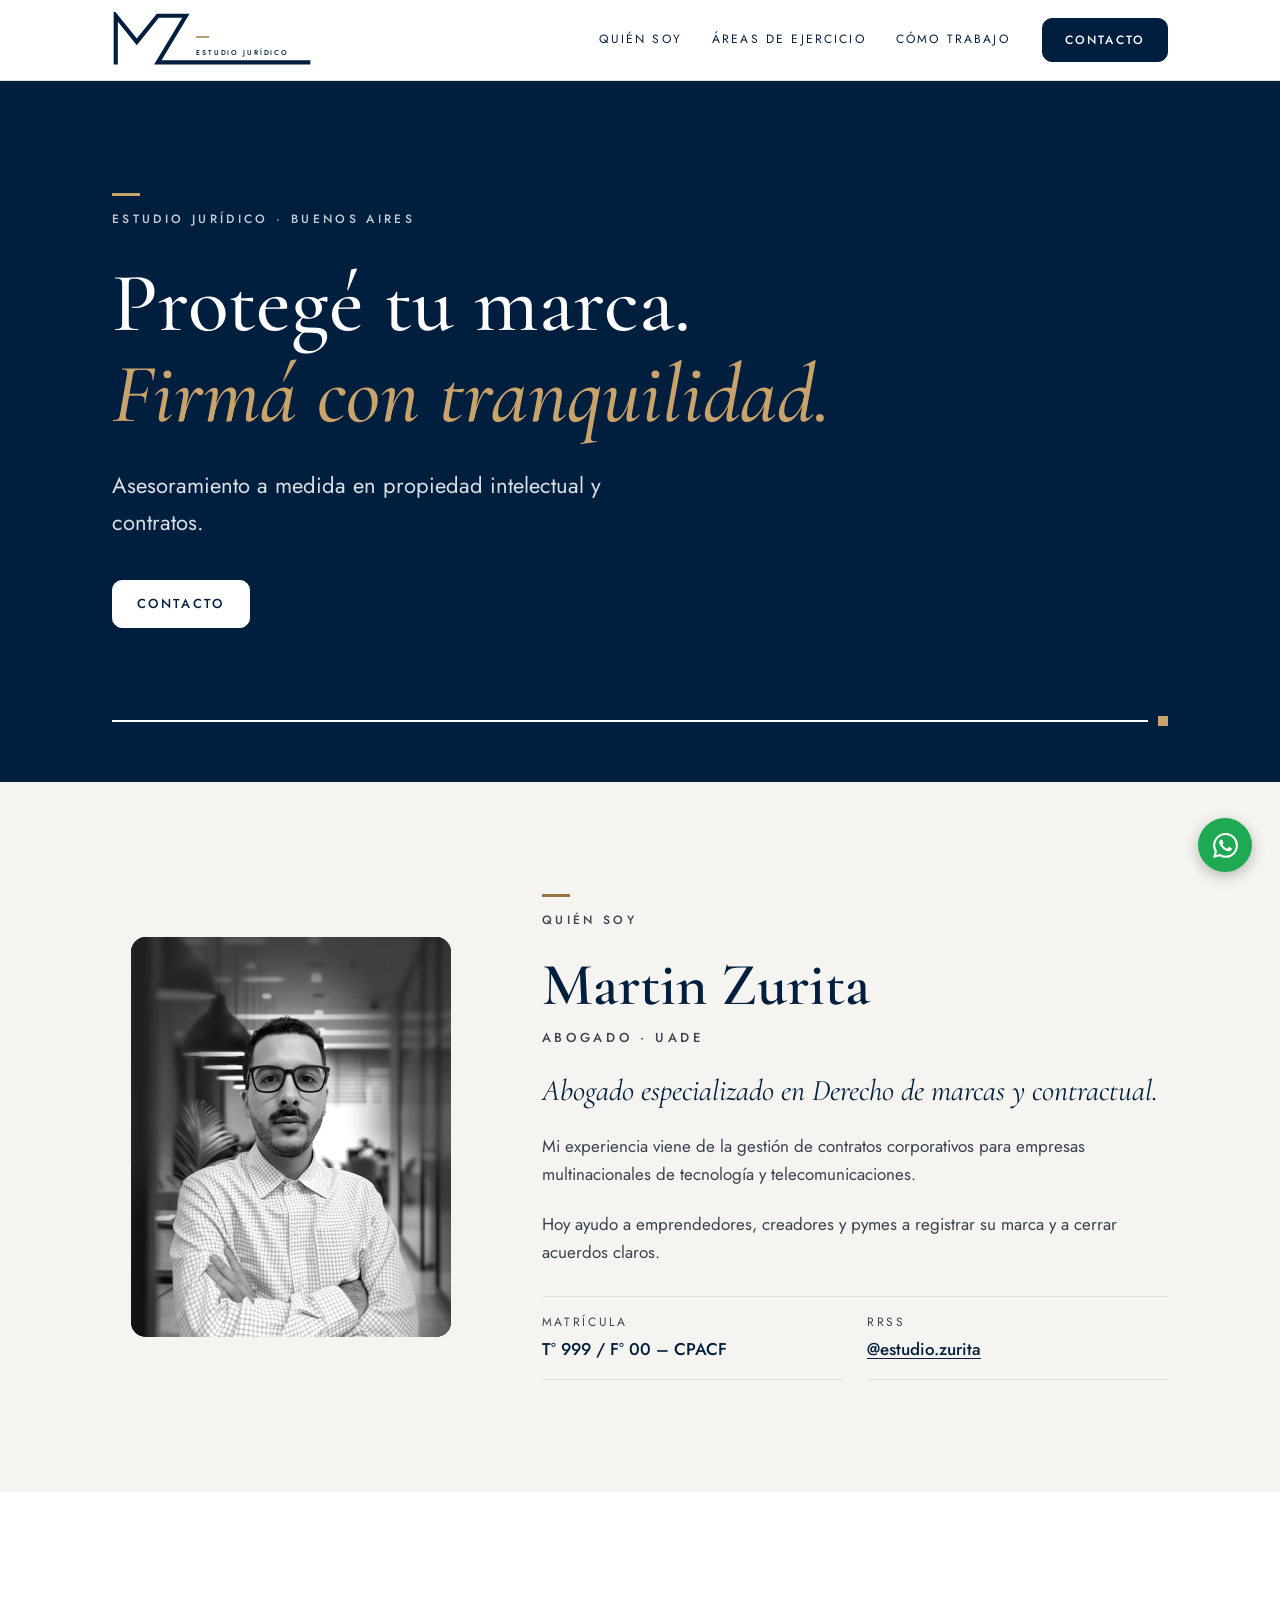
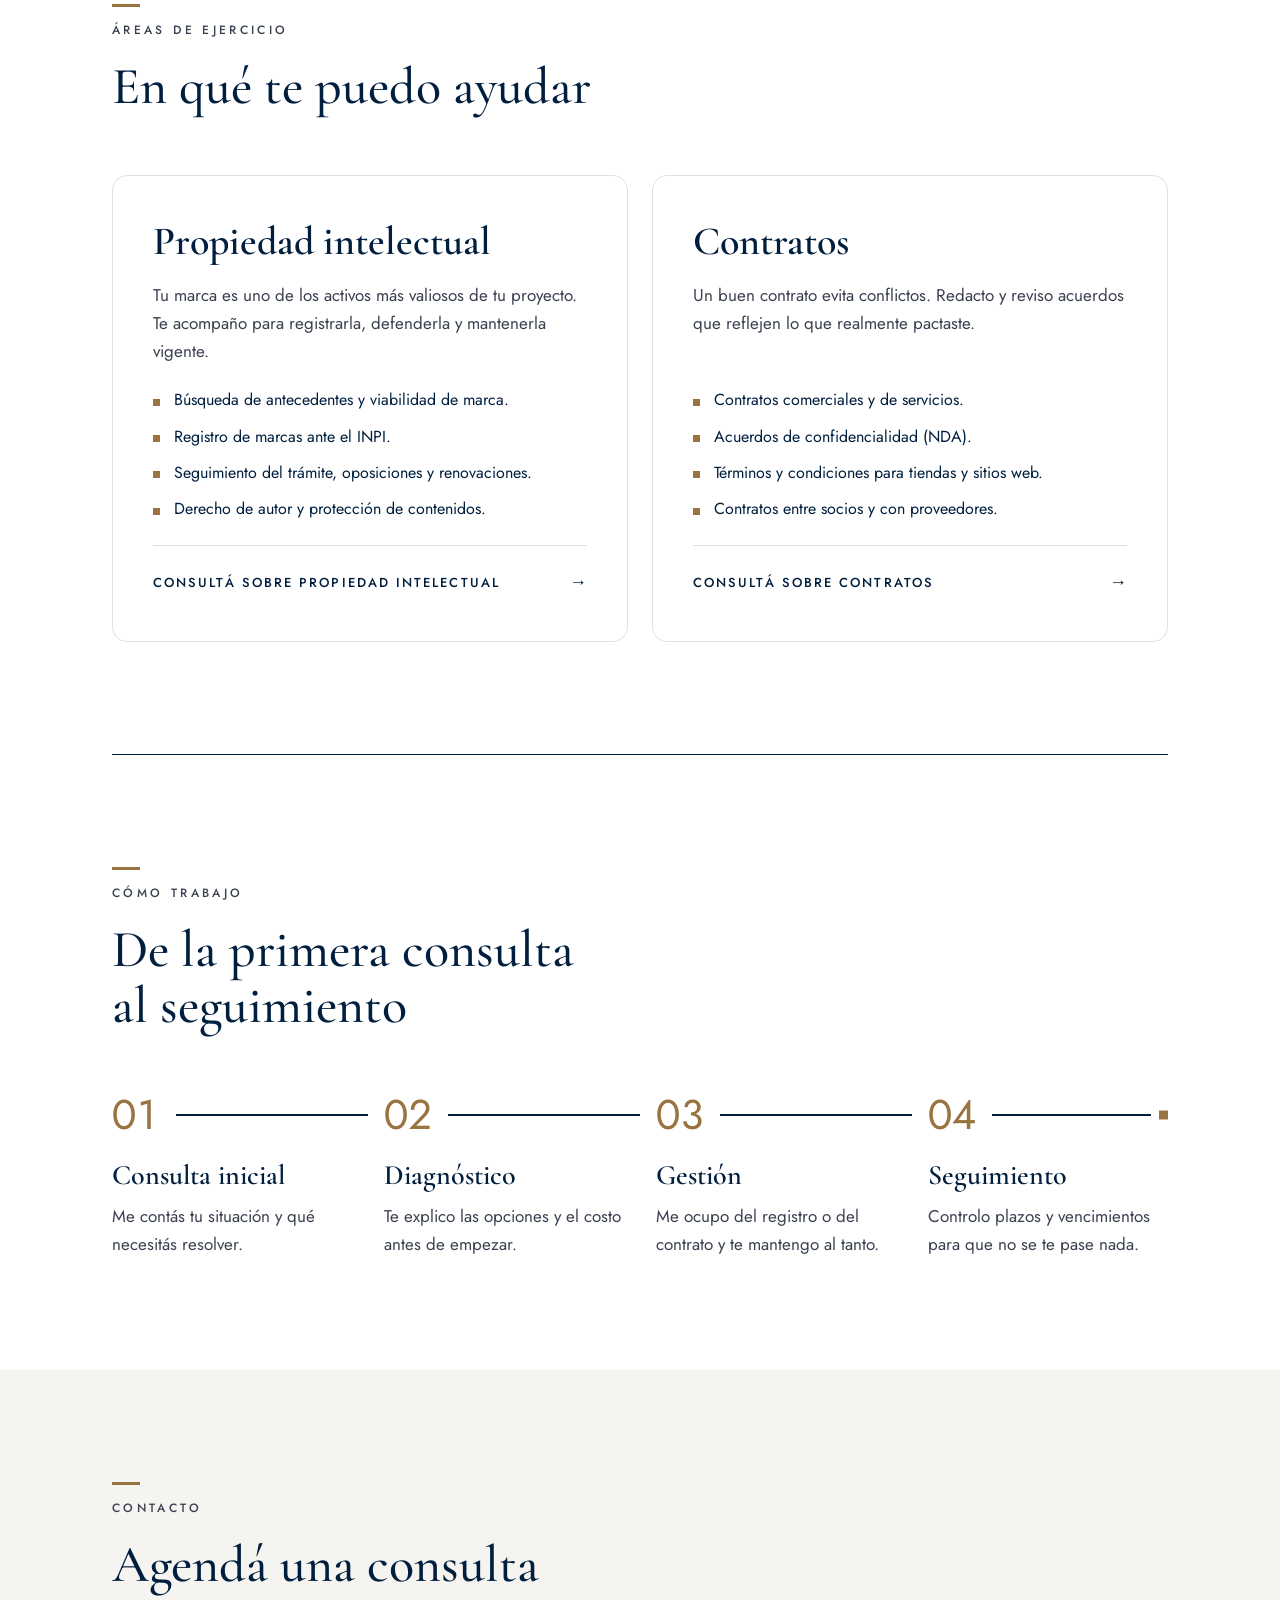
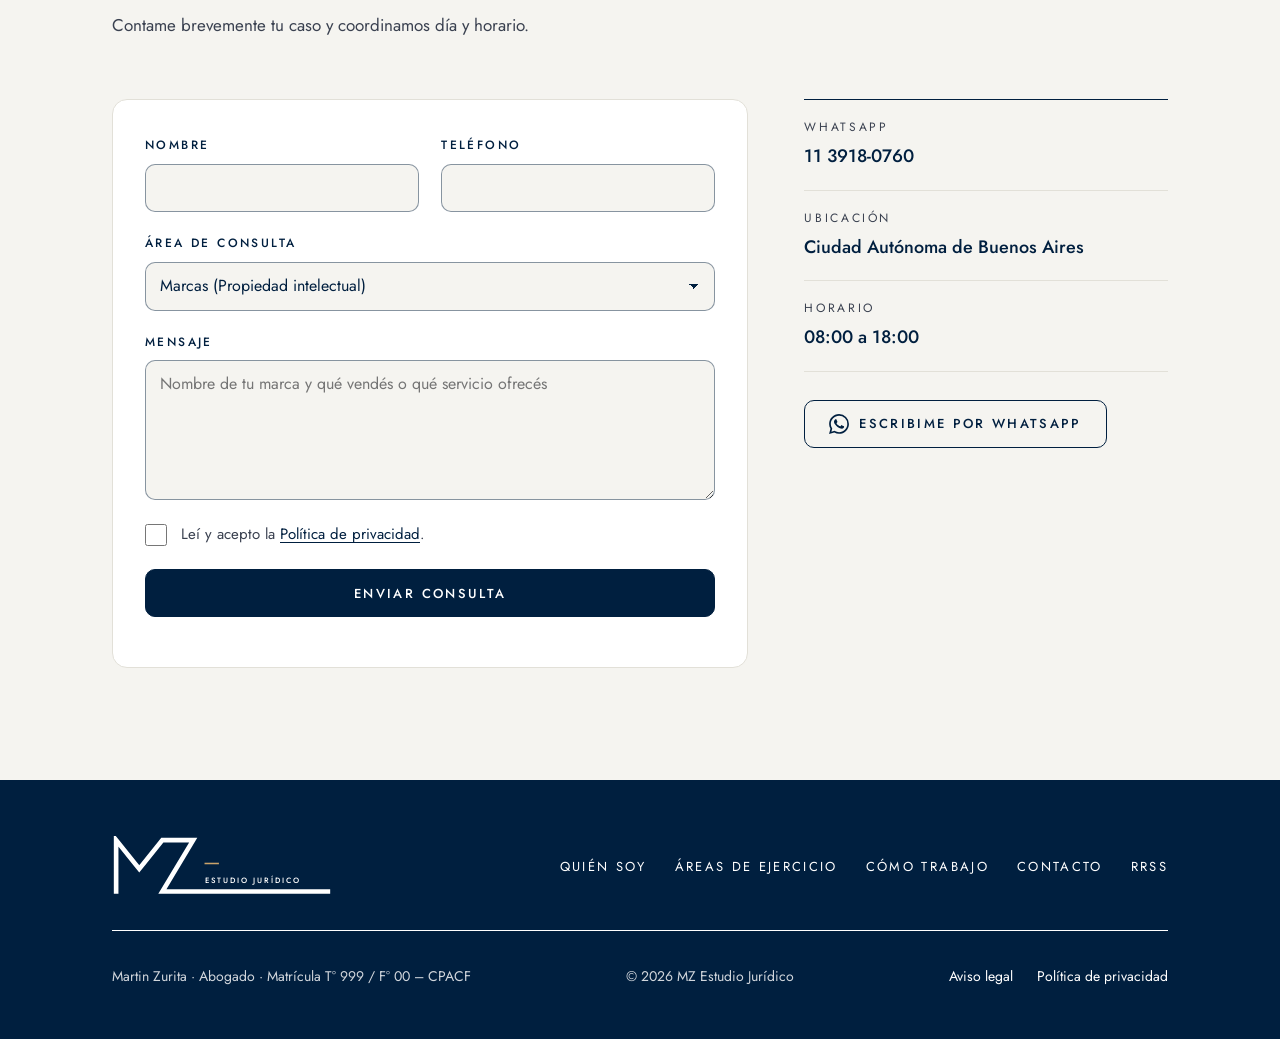
==== commit 532ef8b8: "Add files via upload" ====
--- a/index.html
+++ b/index.html
@@ -99,7 +99,7 @@
   <section class="seccion seccion--marfil" id="quien-soy" aria-labelledby="quien-titulo">
     <div class="contenedor quien">
       <figure class="quien__foto revelar">
-        <img src="assets/martin-zurita.jpg" width="640" height="800" alt="Martin Zurita, abogado, con los brazos cruzados frente a una pared clara" loading="lazy" decoding="async">
+        <img src="assets/martin-zurita-2-fondo.jpg" width="640" height="800" alt="Martin Zurita, abogado, con los brazos cruzados en un pasillo de oficinas" loading="lazy" decoding="async">
       </figure>
       <div class="quien__texto revelar">
         <p class="rotulo">Quién soy</p>
@@ -134,7 +134,7 @@
             <li>Seguimiento del trámite, oposiciones y renovaciones.</li>
             <li>Derecho de autor y protección de contenidos.</li>
           </ul>
-          <a class="area__link" href="#contacto" data-area="Propiedad intelectual">Consultá sobre propiedad intelectual <span aria-hidden="true">→</span></a>
+          <a class="area__link" href="#contacto" data-area="Marcas (Propiedad intelectual)">Consultá sobre propiedad intelectual <span aria-hidden="true">→</span></a>
         </article>
         <article class="area revelar">
           <h3>Contratos</h3>
@@ -207,7 +207,7 @@
           <div class="campo campo--ancho">
             <label for="area">Área de consulta</label>
             <select id="area" name="area">
-              <option>Propiedad intelectual</option>
+              <option>Marcas (Propiedad intelectual)</option>
               <option>Contratos</option>
               <option>Otra</option>
             </select>
@@ -239,7 +239,7 @@
             <div><dt>Horario</dt><dd>08:00 a 18:00</dd></div>
           </dl>
           <a class="btn btn--borde" href="https://wa.me/5491139180760?text=Hola%20Martin%2C%20quiero%20agendar%20una%20entrevista." rel="noopener" target="_blank">
-            <svg class="icono" viewBox="0 0 24 24" fill="none" stroke="currentColor" stroke-width="1.5" aria-hidden="true"><path d="M4 20l1.3-3.9A8 8 0 1 1 8 19z"/><path d="M9 9.5c0 3 2.5 5.5 5.5 5.5l1-1.5-2-1-1 1a4 4 0 0 1-2-2l1-1-1-2z"/></svg>
+            <svg class="icono" viewBox="0 0 24 24" fill="currentColor" aria-hidden="true" focusable="false"><path d="M17.472 14.382c-.297-.149-1.758-.867-2.03-.967-.273-.099-.471-.148-.67.15-.197.297-.767.966-.94 1.164-.173.199-.347.223-.644.075-.297-.15-1.255-.463-2.39-1.475-.883-.788-1.48-1.761-1.653-2.059-.173-.297-.018-.458.13-.606.134-.133.298-.347.446-.52.149-.174.198-.298.298-.497.099-.198.05-.371-.025-.52-.075-.149-.669-1.612-.916-2.207-.242-.579-.487-.5-.669-.51-.173-.008-.371-.01-.57-.01-.198 0-.52.074-.792.372-.272.297-1.04 1.016-1.04 2.479 0 1.462 1.065 2.875 1.213 3.074.149.198 2.096 3.2 5.077 4.487.709.306 1.262.489 1.694.625.712.227 1.36.195 1.871.118.571-.085 1.758-.719 2.006-1.413.248-.694.248-1.289.173-1.413-.074-.124-.272-.198-.57-.347m-5.421 7.403h-.004a9.87 9.87 0 01-5.031-1.378l-.361-.214-3.741.982.998-3.648-.235-.374a9.86 9.86 0 01-1.51-5.26c.001-5.45 4.436-9.884 9.888-9.884 2.64 0 5.122 1.03 6.988 2.898a9.825 9.825 0 012.893 6.994c-.003 5.45-4.437 9.884-9.885 9.884m8.413-18.297A11.815 11.815 0 0012.05 0C5.495 0 .16 5.335.157 11.892c0 2.096.547 4.142 1.588 5.945L.057 24l6.305-1.654a11.882 11.882 0 005.683 1.448h.005c6.554 0 11.89-5.335 11.893-11.893a11.821 11.821 0 00-3.48-8.413Z"/></svg>
             Escribime por WhatsApp
           </a>
         </aside>
@@ -280,7 +280,7 @@
 </footer>
 
 <a class="wa-flotante" href="https://wa.me/5491139180760?text=Hola%20Martin%2C%20quiero%20agendar%20una%20entrevista." rel="noopener" target="_blank" aria-label="Escribir por WhatsApp">
-  <svg viewBox="0 0 24 24" fill="none" stroke="currentColor" stroke-width="1.5" aria-hidden="true"><path d="M4 20l1.3-3.9A8 8 0 1 1 8 19z"/><path d="M9 9.5c0 3 2.5 5.5 5.5 5.5l1-1.5-2-1-1 1a4 4 0 0 1-2-2l1-1-1-2z"/></svg>
+  <svg viewBox="0 0 24 24" fill="currentColor" aria-hidden="true" focusable="false"><path d="M17.472 14.382c-.297-.149-1.758-.867-2.03-.967-.273-.099-.471-.148-.67.15-.197.297-.767.966-.94 1.164-.173.199-.347.223-.644.075-.297-.15-1.255-.463-2.39-1.475-.883-.788-1.48-1.761-1.653-2.059-.173-.297-.018-.458.13-.606.134-.133.298-.347.446-.52.149-.174.198-.298.298-.497.099-.198.05-.371-.025-.52-.075-.149-.669-1.612-.916-2.207-.242-.579-.487-.5-.669-.51-.173-.008-.371-.01-.57-.01-.198 0-.52.074-.792.372-.272.297-1.04 1.016-1.04 2.479 0 1.462 1.065 2.875 1.213 3.074.149.198 2.096 3.2 5.077 4.487.709.306 1.262.489 1.694.625.712.227 1.36.195 1.871.118.571-.085 1.758-.719 2.006-1.413.248-.694.248-1.289.173-1.413-.074-.124-.272-.198-.57-.347m-5.421 7.403h-.004a9.87 9.87 0 01-5.031-1.378l-.361-.214-3.741.982.998-3.648-.235-.374a9.86 9.86 0 01-1.51-5.26c.001-5.45 4.436-9.884 9.888-9.884 2.64 0 5.122 1.03 6.988 2.898a9.825 9.825 0 012.893 6.994c-.003 5.45-4.437 9.884-9.885 9.884m8.413-18.297A11.815 11.815 0 0012.05 0C5.495 0 .16 5.335.157 11.892c0 2.096.547 4.142 1.588 5.945L.057 24l6.305-1.654a11.882 11.882 0 005.683 1.448h.005c6.554 0 11.89-5.335 11.893-11.893a11.821 11.821 0 00-3.48-8.413Z"/></svg>
 </a>
 
 <script src="js/main.js" defer></script>
--- a/css/styles.css
+++ b/css/styles.css
@@ -141,7 +141,7 @@
 
 /* Quién soy */
 .quien { display: grid; grid-template-columns: minmax(0, 1fr); gap: 40px; }
-.quien__foto { margin: 0; aspect-ratio: 4 / 5; width: 100%; max-width: 300px; background: var(--azul); position: relative; overflow: hidden; }
+.quien__foto { margin: 0; aspect-ratio: 4 / 5; width: 100%; max-width: 270px; background: var(--azul); position: relative; overflow: hidden; }
 .quien__foto img { width: 100%; height: 100%; object-fit: cover; object-position: center top; }
 .quien__foto-vacia {
   position: absolute; inset: 0; display: flex; flex-direction: column; align-items: center; justify-content: center; gap: 16px;
@@ -270,6 +270,24 @@
 .datos dd a { text-decoration: none; }
 .datos dd a:hover { text-decoration: underline; }
 .datos .btn { align-self: flex-start; }
+
+/* Esquinas redondeadas en todo el sitio: botones, tarjetas, foto y formulario.
+   Las franjas de ancho completo (portada, pie, secciones) quedan rectas. */
+:root { --radio: 10px; --radio-grande: 15px; }
+.btn, .skip { border-radius: var(--radio); }
+.area, .quien__foto, #contacto .form { border-radius: var(--radio-grande); }
+.nav.abierto { border-radius: 0 0 var(--radio-grande) var(--radio-grande); }
+#contacto .campo input,
+#contacto .campo select,
+#contacto .campo textarea {
+  border-radius: var(--radio);
+  border: 1px solid rgba(0, 31, 63, 0.45);
+}
+#contacto .campo [aria-invalid="true"] { border-color: var(--error); }
+#contacto .campo input:focus,
+#contacto .campo select:focus,
+#contacto .campo textarea:focus { outline-offset: 1px; }
+#contacto .consentimiento input { border-radius: 4px; }
 .icono { width: 20px; height: 20px; flex: none; }
 
 /* Footer */
@@ -285,14 +303,19 @@
 .footer__abajo li a { display: inline-flex; min-height: 44px; align-items: center; }
 
 /* WhatsApp flotante (solo celular) */
+/* WhatsApp flotante: circular, con el verde y el logo de WhatsApp (un tono más oscuro que el #25D366 original) */
 .wa-flotante {
+  --wa-verde: #1EA952;
+  --wa-verde-hover: #178A42;
   position: fixed; right: 16px; bottom: calc(16px + env(safe-area-inset-bottom, 0px)); z-index: 40;
-  width: 56px; height: 56px; display: flex; align-items: center; justify-content: center;
-  background: var(--azul); color: var(--blanco); border: 1.5px solid var(--blanco);
-  box-shadow: 0 4px 14px rgba(0, 31, 63, 0.22);
-}
-.wa-flotante:hover { color: var(--bronce-claro); }
-.wa-flotante svg { width: 26px; height: 26px; }
+  width: 50px; height: 50px; border-radius: 50%;
+  display: flex; align-items: center; justify-content: center;
+  background: var(--wa-verde); color: var(--blanco); border: 0;
+  box-shadow: 0 4px 14px rgba(0, 0, 0, 0.25);
+  transition: background-color .2s ease;
+}
+.wa-flotante:hover { background: var(--wa-verde-hover); color: var(--blanco); }
+.wa-flotante svg { width: 25px; height: 25px; }
 
 /* Páginas legales */
 .legal { padding-block: 56px 80px; }
@@ -343,12 +366,12 @@
   .seccion__cabeza { margin-bottom: 60px; }
 
   .quien { grid-template-columns: minmax(0, 4fr) minmax(0, 7fr); gap: 72px; align-items: center; }
-  .quien__foto { max-width: 360px; justify-self: center; }
+  .quien__foto { max-width: 320px; justify-self: center; }
 
   .contacto { grid-template-columns: minmax(0, 7fr) minmax(0, 4fr); gap: 56px; align-items: start; }
 
   .footer__arriba { flex-direction: row; justify-content: space-between; align-items: center; }
   .footer__abajo { flex-direction: row; justify-content: space-between; align-items: center; gap: 24px; flex-wrap: wrap; }
 
-  .wa-flotante { display: none; }
-}
+  .wa-flotante { right: 28px; bottom: 28px; width: 54px; height: 54px; }
+}
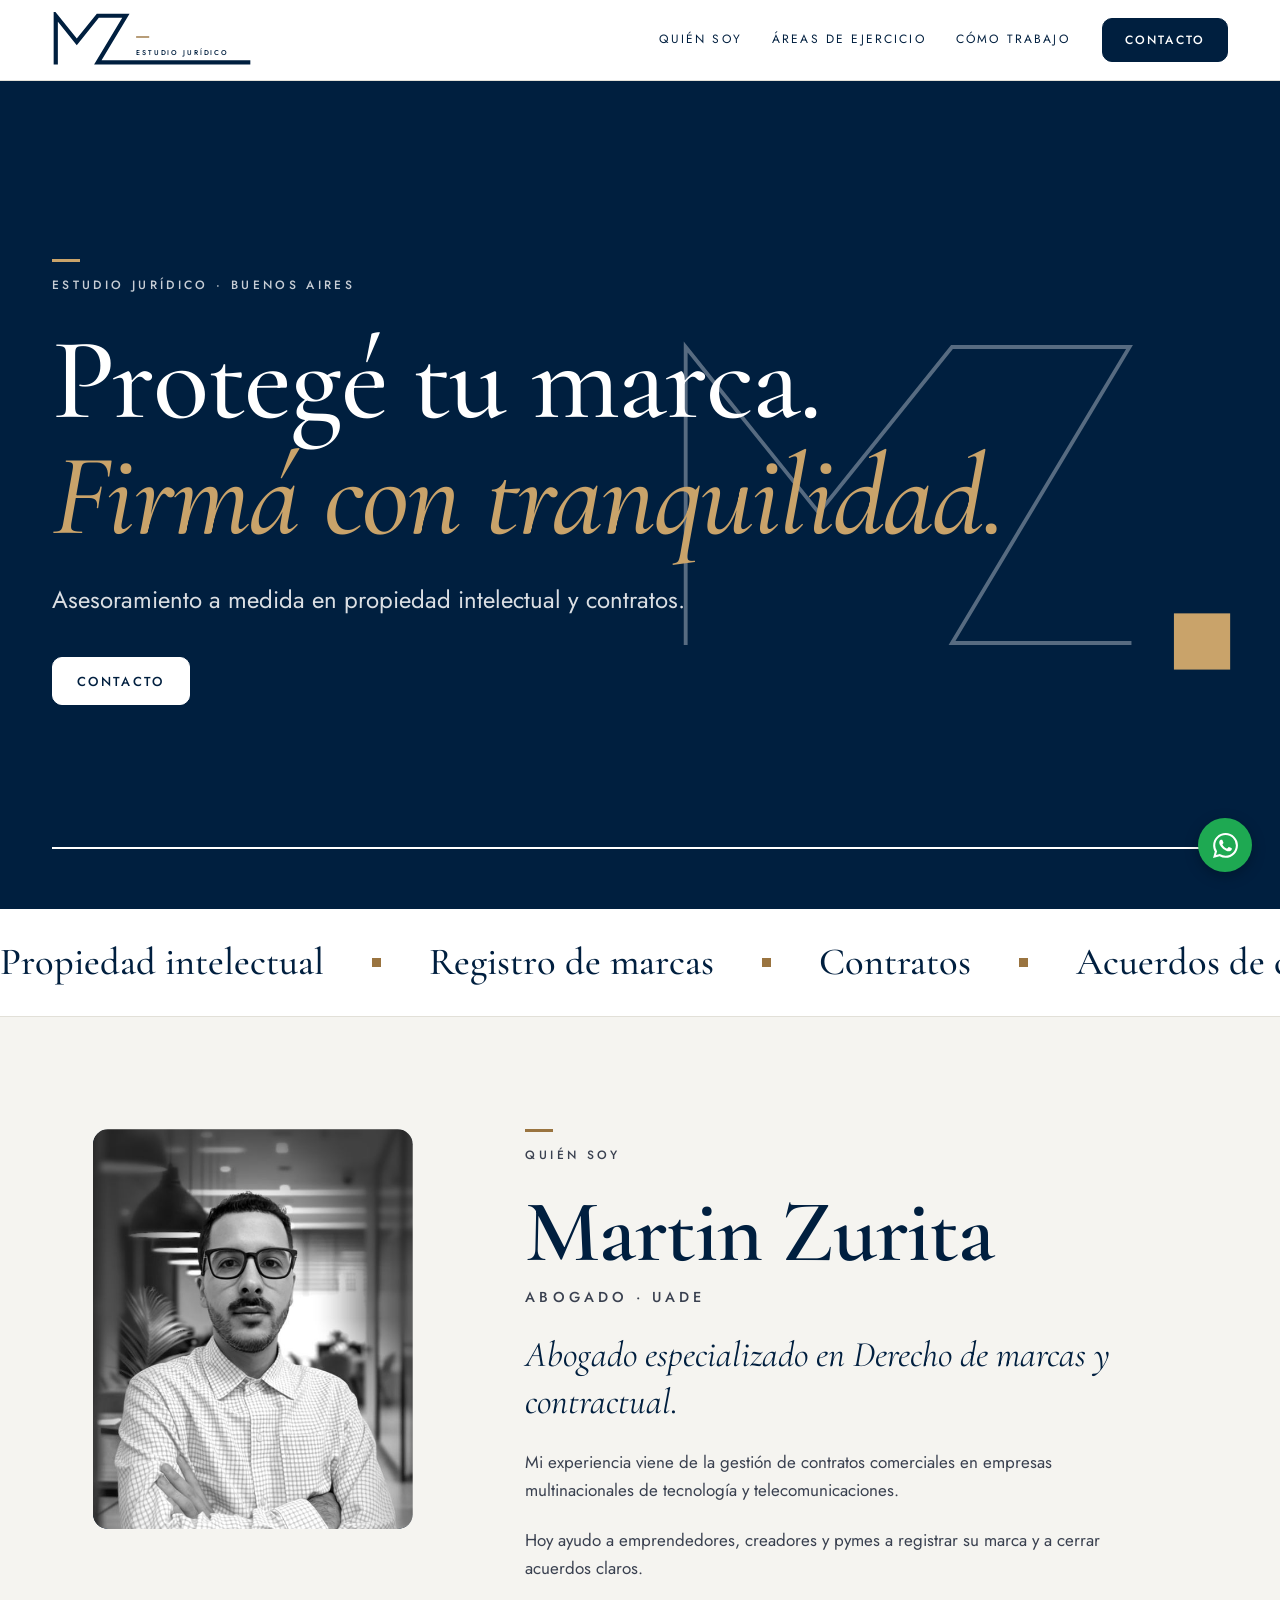
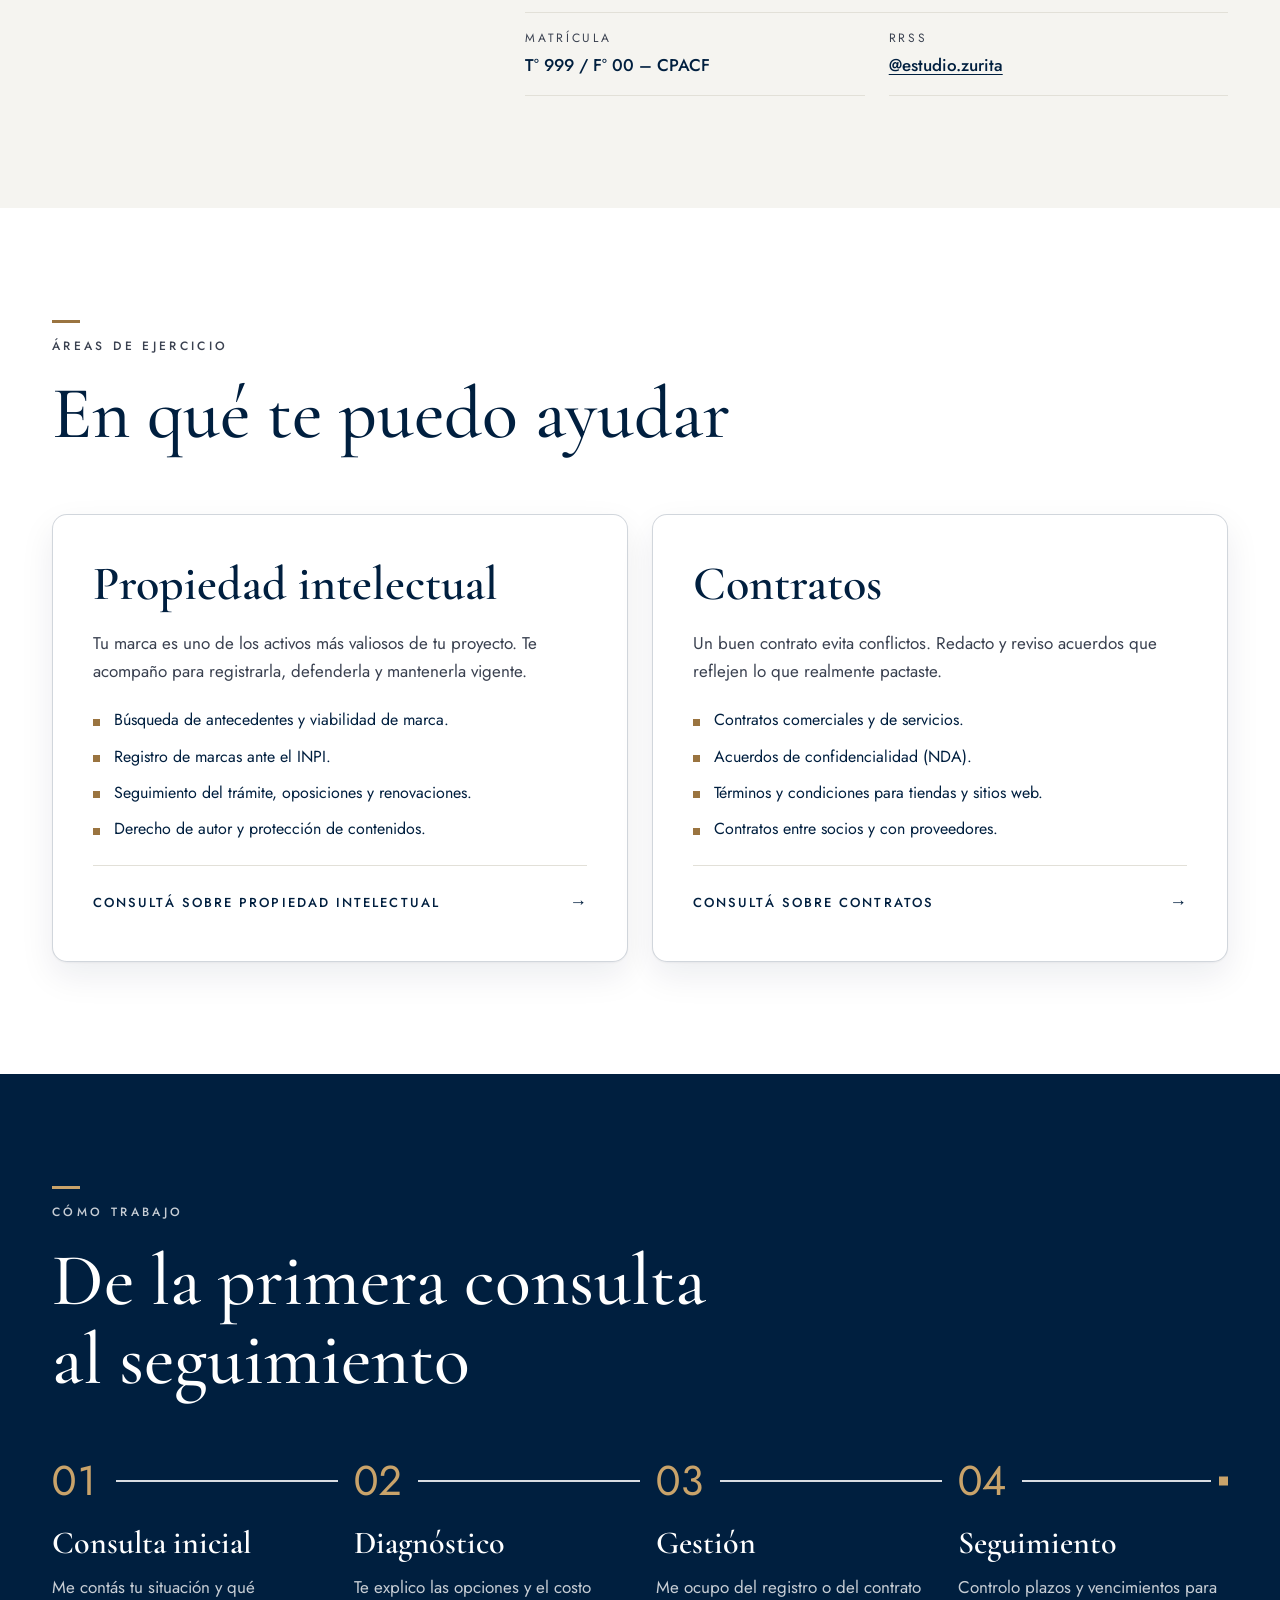
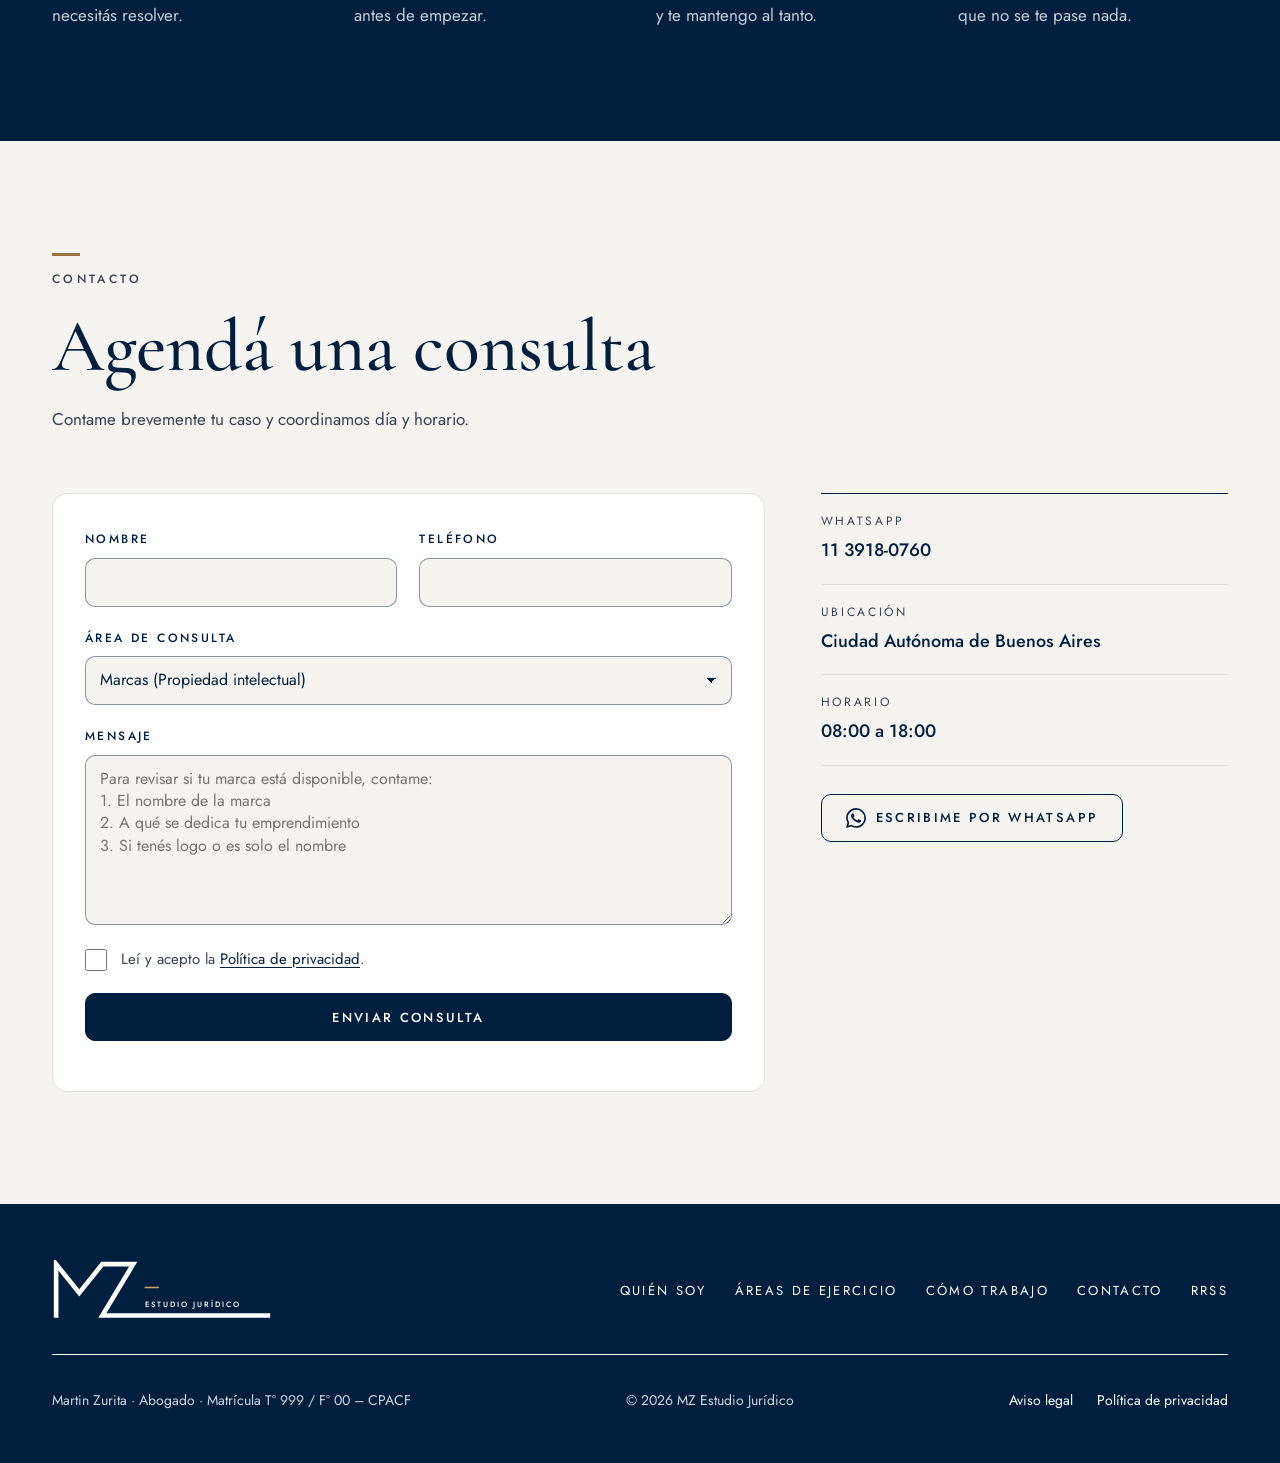
==== commit b3763105: "Add files via upload" ====
--- a/index.html
+++ b/index.html
@@ -5,7 +5,7 @@
 <meta name="viewport" content="width=device-width, initial-scale=1, viewport-fit=cover">
 <title>MZ Estudio Jurídico · Propiedad intelectual y contratos en Buenos Aires</title>
 <meta name="description" content="Martin Zurita, abogado en CABA. Registro de marcas ante el INPI, propiedad intelectual y contratos para emprendedores, creadores y pymes. Agendá una entrevista.">
-<link rel="canonical" href="https://mzestudiojuridico.com.ar/">
+<link rel="canonical" href="https://mzestudio.com.ar/">
 <meta name="theme-color" content="#001F3F">
 
 <meta property="og:type" content="website">
@@ -13,8 +13,8 @@
 <meta property="og:site_name" content="MZ Estudio Jurídico">
 <meta property="og:title" content="MZ Estudio Jurídico · Propiedad intelectual y contratos">
 <meta property="og:description" content="Protegé tu marca. Firmá con tranquilidad. Asesoramiento a medida en propiedad intelectual y contratos.">
-<meta property="og:url" content="https://mzestudiojuridico.com.ar/">
-<meta property="og:image" content="https://mzestudiojuridico.com.ar/og-image.png">
+<meta property="og:url" content="https://mzestudio.com.ar/">
+<meta property="og:image" content="https://mzestudio.com.ar/og-image.png">
 <meta property="og:image:width" content="1200">
 <meta property="og:image:height" content="630">
 <meta property="og:image:alt" content="Logo de MZ Estudio Jurídico sobre fondo azul">
@@ -27,15 +27,16 @@
 <link rel="preconnect" href="https://fonts.gstatic.com" crossorigin>
 <link rel="stylesheet" href="https://fonts.googleapis.com/css2?family=Cormorant+Garamond:ital,wght@0,500;0,600;1,500&family=Jost:wght@400;500&display=swap">
 <link rel="stylesheet" href="css/styles.css">
+<link rel="stylesheet" href="css/v2.css">
 
 <script type="application/ld+json">
 {
   "@context": "https://schema.org",
   "@type": "LegalService",
   "name": "MZ Estudio Jurídico",
-  "url": "https://mzestudiojuridico.com.ar/",
-  "logo": "https://mzestudiojuridico.com.ar/assets/MZ-logo-linea-positivo.svg",
-  "image": "https://mzestudiojuridico.com.ar/og-image.png",
+  "url": "https://mzestudio.com.ar/",
+  "logo": "https://mzestudio.com.ar/assets/MZ-logo-linea-positivo.svg",
+  "image": "https://mzestudio.com.ar/og-image.png",
   "description": "Asesoramiento en propiedad intelectual y contratos para emprendedores, creadores y pymes.",
   "telephone": "+54 9 11 3918-0760",
   "address": {
@@ -53,6 +54,7 @@
 </head>
 <body>
 <a class="skip" href="#contenido">Saltar al contenido</a>
+<div class="progreso" aria-hidden="true"></div>
 
 <header class="header">
   <div class="contenedor header__fila">
@@ -83,10 +85,14 @@
 <main id="contenido">
 
   <section class="hero sobre-azul" id="inicio" aria-labelledby="hero-titulo">
+    <svg class="hero__simbolo" viewBox="-8 -8 196 116" aria-hidden="true" focusable="false">
+      <polyline pathLength="1" points="0,100 0,0 45,56 90,0 150,0 90,100 150,100"></polyline>
+      <rect x="165" y="90" width="19" height="19"></rect>
+    </svg>
     <div class="contenedor">
       <div class="hero__cuerpo">
         <p class="rotulo">Estudio jurídico · Buenos Aires</p>
-        <h1 id="hero-titulo"><span class="frase">Protegé tu marca.</span> <em class="frase">Firmá con tranquilidad.</em></h1>
+        <h1 id="hero-titulo"><span class="frase"><span class="frase__in" style="--n:0">Protegé tu marca.</span></span> <em class="frase"><span class="frase__in" style="--n:1">Firmá con tranquilidad.</span></em></h1>
         <p class="hero__bajada">Asesoramiento a medida en propiedad intelectual y contratos.</p>
         <div class="hero__botones">
           <a class="btn" href="#contacto">Contacto</a>
@@ -95,6 +101,17 @@
       <div class="hero__base" aria-hidden="true"><hr class="firma"><span></span></div>
     </div>
   </section>
+
+  <div class="marquee" aria-hidden="true">
+    <div class="marquee__pista">
+      <ul class="marquee__grupo">
+        <li>Propiedad intelectual</li><li>Registro de marcas</li><li>Contratos</li><li>Acuerdos de confidencialidad</li><li>Derecho de autor</li><li>Términos y condiciones</li>
+      </ul>
+      <ul class="marquee__grupo">
+        <li>Propiedad intelectual</li><li>Registro de marcas</li><li>Contratos</li><li>Acuerdos de confidencialidad</li><li>Derecho de autor</li><li>Términos y condiciones</li>
+      </ul>
+    </div>
+  </div>
 
   <section class="seccion seccion--marfil" id="quien-soy" aria-labelledby="quien-titulo">
     <div class="contenedor quien">
@@ -108,7 +125,7 @@
           <p class="quien__titulo">Abogado · UADE</p>
         </div>
         <p class="quien__lema">Abogado especializado en Derecho de marcas y contractual.</p>
-        <p>Mi experiencia viene de la gestión de contratos corporativos para empresas multinacionales de tecnología y telecomunicaciones.</p>
+        <p>Mi experiencia viene de la gestión de contratos comerciales en empresas multinacionales de tecnología y telecomunicaciones.</p>
         <p>Hoy ayudo a emprendedores, creadores y pymes a registrar su marca y a cerrar acuerdos claros.</p>
         <dl class="quien__datos">
           <div><dt>Matrícula</dt><dd>T° 999 / F° 00 – CPACF</dd></div>
@@ -151,9 +168,7 @@
     </div>
   </section>
 
-  <div class="contenedor" aria-hidden="true"><hr class="firma"></div>
-
-  <section class="seccion" id="como-trabajo" aria-labelledby="trabajo-titulo">
+  <section class="seccion seccion--azul sobre-azul" id="como-trabajo" aria-labelledby="trabajo-titulo">
     <div class="contenedor">
       <div class="seccion__cabeza revelar">
         <p class="rotulo">Cómo trabajo</p>
@@ -284,5 +299,6 @@
 </a>
 
 <script src="js/main.js" defer></script>
+<script src="js/v2.js" defer></script>
 </body>
 </html>
--- a/css/styles.css
+++ b/css/styles.css
@@ -374,4 +374,8 @@
   .footer__abajo { flex-direction: row; justify-content: space-between; align-items: center; gap: 24px; flex-wrap: wrap; }
 
   .wa-flotante { right: 28px; bottom: 28px; width: 54px; height: 54px; }
-}
+}
+
+/* El mensaje de Marcas lleva una guía de 4 líneas: se deja más alto para que se lea completa */
+#contacto .campo textarea { min-height: 170px; }
+.exito .btn { align-self: flex-start; margin-top: 6px; }
--- a/css/v2.css
+++ b/css/v2.css
@@ -0,0 +1,196 @@
+/* MZ Estudio Jurídico — versión 2: más moderna y con más movimiento.
+   Se carga después de styles.css y solo redefine lo necesario.
+   Todo el movimiento se desactiva con prefers-reduced-motion. */
+
+:root { --ease: cubic-bezier(.2, .8, .2, 1); }
+
+/* ---------- Barra de progreso de lectura ---------- */
+.progreso {
+  position: fixed; top: 0; left: 0; right: 0; height: 3px; z-index: 70;
+  background: var(--bronce-claro); transform-origin: left; transform: scaleX(var(--p, 0));
+  pointer-events: none;
+}
+
+/* ---------- Header que se esconde al bajar y vuelve al subir ---------- */
+.header { transition: transform .45s var(--ease); }
+.header.oculto { transform: translateY(-100%); }
+
+/* ---------- Botones: elevación suave ---------- */
+.btn { transition: background-color .25s ease, color .25s ease, border-color .25s ease, transform .3s var(--ease), box-shadow .3s var(--ease); }
+.btn:hover { transform: translateY(-2px); box-shadow: 0 10px 22px rgba(0, 31, 63, 0.18); }
+.sobre-azul .btn:hover { box-shadow: 0 10px 22px rgba(0, 0, 0, 0.28); }
+.btn:active { transform: translateY(0) scale(.98); box-shadow: none; }
+
+/* ---------- Portada ---------- */
+.hero { position: relative; overflow: hidden; display: flex; flex-direction: column; min-height: min(92svh, 900px); }
+.hero > .contenedor { position: relative; z-index: 1; flex: 1; display: flex; flex-direction: column; justify-content: space-between; width: 100%; }
+.hero__cuerpo { padding-block: 72px 40px; gap: 26px; margin-block: auto; }
+.hero h1 { font-size: clamp(3rem, 10.5vw, 7.25rem); line-height: 1; letter-spacing: -0.015em; }
+.hero h1 .frase { overflow: hidden; padding-bottom: .12em; margin-bottom: -.12em; }
+.hero h1 .frase__in { display: block; }
+.hero__bajada { font-size: clamp(1.1875rem, 2.2vw, 1.5rem); max-width: 36ch; }
+
+/* Símbolo grande dibujado a un trazo, de fondo */
+.hero__simbolo {
+  position: absolute; z-index: 0; top: 50%; translate: 0 -50%;
+  right: max(var(--gutter), 3vw); width: min(46vw, 580px); height: auto; overflow: visible; pointer-events: none;
+}
+.hero__simbolo polyline { fill: none; stroke: rgba(255, 255, 255, 0.34); stroke-width: 1.3; stroke-linejoin: miter; stroke-linecap: square; }
+.hero__simbolo rect { fill: var(--bronce-claro); }
+
+/* Entrada de la portada (solo CSS: no depende de JavaScript) */
+@media (prefers-reduced-motion: no-preference) {
+  .hero__simbolo polyline { stroke-dasharray: 1; stroke-dashoffset: 1; animation: trazo 2.6s .3s var(--ease) forwards; }
+  .hero__simbolo rect { opacity: 0; transform-box: fill-box; transform-origin: center; animation: punto .6s 2.5s var(--ease) forwards; }
+  .hero__simbolo { animation: flotar 10s 3s ease-in-out infinite alternate; }
+  .hero h1 .frase__in { transform: translateY(110%); animation: subir 1.1s var(--ease) forwards; animation-delay: calc(.25s + var(--n, 0) * .16s); }
+  .hero .rotulo, .hero__bajada, .hero__botones { opacity: 0; animation: aparecer .9s var(--ease) forwards; }
+  .hero .rotulo { animation-delay: .1s; }
+  .hero__bajada { animation-delay: .75s; }
+  .hero__botones { animation-delay: .95s; }
+  .hero__base hr { transform-origin: left; transform: scaleX(0); animation: crecer 1.6s .9s var(--ease) forwards; }
+  .hero__base span { opacity: 0; animation: punto .5s 2.3s var(--ease) forwards; }
+}
+@keyframes trazo { to { stroke-dashoffset: 0; } }
+@keyframes punto { from { opacity: 0; transform: scale(.2); } to { opacity: 1; transform: scale(1); } }
+@keyframes flotar { to { translate: 0 calc(-50% - 14px); } }
+@keyframes subir { to { transform: translateY(0); } }
+@keyframes aparecer { from { opacity: 0; transform: translateY(18px); } to { opacity: 1; transform: translateY(0); } }
+@keyframes crecer { to { transform: scaleX(1); } }
+
+/* ---------- Cinta de servicios ---------- */
+.marquee { background: var(--blanco); border-bottom: 1px solid var(--linea); overflow: hidden; padding-block: 22px; }
+.marquee__pista { display: flex; width: max-content; animation: cinta 46s linear infinite; }
+.marquee__grupo { display: flex; flex: none; align-items: center; margin: 0; padding: 0; list-style: none; }
+.marquee__grupo li {
+  display: flex; align-items: center; white-space: nowrap;
+  font-family: var(--titulos); font-size: clamp(1.5rem, 3.2vw, 2.4rem); font-weight: 500; color: var(--azul);
+}
+.marquee__grupo li::after { content: ""; flex: none; width: 9px; height: 9px; background: var(--bronce); margin-inline: clamp(24px, 4vw, 48px); }
+@keyframes cinta { to { transform: translateX(-50%); } }
+@media (prefers-reduced-motion: reduce) { .marquee__pista { animation: none; } }
+
+/* ---------- Revelado al hacer scroll ---------- */
+@media (prefers-reduced-motion: no-preference) {
+  .js .revelar { transition: opacity .9s var(--ease) var(--d, 0s), transform .9s var(--ease) var(--d, 0s); }
+  .js .revelar.oculto { opacity: 0; transform: translateY(36px); }
+
+  /* Foto: se descubre de arriba hacia abajo, con el parallax suave de la imagen */
+  .js .quien__foto { clip-path: inset(0 round var(--radio-grande)); transition: clip-path 1.2s var(--ease); }
+  .js .quien__foto.revelar.oculto { opacity: 1; transform: none; clip-path: inset(0 0 100% 0 round var(--radio-grande)); }
+  .quien__foto img { transform: translate3d(0, var(--py, 0px), 0) scale(1.14); will-change: transform; }
+
+  /* Texto de "Quién soy": cada bloque entra uno tras otro */
+  .js .quien__texto.revelar.oculto { opacity: 1; transform: none; }
+  .js .quien__texto > * { transition: opacity .8s var(--ease), transform .8s var(--ease); }
+  .js .quien__texto.oculto > * { opacity: 0; transform: translateY(22px); }
+  .quien__texto > :nth-child(2) { transition-delay: .08s; }
+  .quien__texto > :nth-child(3) { transition-delay: .16s; }
+  .quien__texto > :nth-child(4) { transition-delay: .24s; }
+  .quien__texto > :nth-child(5) { transition-delay: .32s; }
+  .quien__texto > :nth-child(6) { transition-delay: .40s; }
+
+  /* Títulos de sección: palabra por palabra */
+  .js .split .w { display: inline-block; overflow: hidden; vertical-align: top; padding-bottom: .14em; margin-bottom: -.14em; }
+  .js .split .w > span { display: inline-block; transform: translateY(108%); transition: transform .95s var(--ease); transition-delay: calc(var(--i, 0) * .07s); }
+  .js .split.visible .w > span { transform: none; }
+}
+
+/* ---------- Tarjetas de áreas ---------- */
+.area { position: relative; transition: transform .35s var(--ease), border-color .35s ease, box-shadow .35s var(--ease); }
+.area::after {
+  content: ""; position: absolute; left: 0; right: 0; bottom: -1px; height: 3px; background: var(--bronce);
+  border-radius: 0 0 var(--radio-grande) var(--radio-grande); transform: scaleX(0); transform-origin: left; transition: transform .6s var(--ease);
+}
+.area:hover { transform: translateY(-6px); border-color: var(--azul); box-shadow: 0 18px 40px rgba(0, 31, 63, 0.10); }
+.area:hover::after { transform: scaleX(1); }
+.js .area.revelar.listo { transition: transform .35s var(--ease), border-color .35s ease, box-shadow .35s var(--ease); }
+.area .punto-lista li { transition: transform .35s var(--ease); }
+.area:hover .punto-lista li { transform: translateX(4px); }
+.area:hover .punto-lista li:nth-child(2) { transition-delay: .04s; }
+.area:hover .punto-lista li:nth-child(3) { transition-delay: .08s; }
+.area:hover .punto-lista li:nth-child(4) { transition-delay: .12s; }
+
+/* ---------- Cómo trabajo: sección azul con líneas que se dibujan ---------- */
+.seccion--azul { background: var(--azul); color: var(--blanco); }
+.seccion--azul h2, .seccion--azul h3 { color: var(--blanco); }
+.seccion--azul .paso p { color: rgba(255, 255, 255, 0.78); }
+.seccion--azul .paso__num { color: var(--bronce-claro); }
+.seccion--azul .paso__linea { background: rgba(255, 255, 255, 0.85); }
+.seccion--azul .paso:last-child .paso__linea::after { background: var(--bronce-claro); }
+.paso:nth-child(1) { --k: 0; } .paso:nth-child(2) { --k: 1; } .paso:nth-child(3) { --k: 2; } .paso:nth-child(4) { --k: 3; }
+
+@media (prefers-reduced-motion: no-preference) {
+  .paso__linea { transition: transform 1.1s var(--ease) calc(.3s + var(--k, 0) * .45s); transform-origin: left; }
+  .paso__num { transition: opacity .7s var(--ease) calc(var(--k, 0) * .45s), transform .7s var(--ease) calc(var(--k, 0) * .45s); }
+  .paso h3, .paso p { transition: opacity .8s var(--ease) calc(.15s + var(--k, 0) * .45s), transform .8s var(--ease) calc(.15s + var(--k, 0) * .45s); }
+  .paso:last-child .paso__linea::after { transition: opacity .4s ease 2.1s; }
+  .js .pasos:not(.visible) .paso__linea { transform: scaleX(0); }
+  .js .pasos:not(.visible) .paso__num, .js .pasos:not(.visible) .paso h3, .js .pasos:not(.visible) .paso p { opacity: 0; transform: translateY(16px); }
+  .js .pasos:not(.visible) .paso:last-child .paso__linea::after { opacity: 0; }
+}
+@media (max-width: 767px) {
+  .paso__linea { transform-origin: top; }
+  .js .pasos:not(.visible) .paso__linea { transform: scaleY(0); }
+}
+
+/* ---------- WhatsApp flotante: anillo que late ---------- */
+.wa-flotante::before {
+  content: ""; position: absolute; inset: 0; border-radius: 50%; background: var(--wa-verde); opacity: 0; z-index: -1;
+}
+@media (prefers-reduced-motion: no-preference) {
+  .wa-flotante { animation: entrar .7s 1.6s var(--ease) both; }
+  .wa-flotante::before { animation: latido 3.2s 2.4s ease-out infinite; }
+}
+@keyframes entrar { from { opacity: 0; transform: scale(.4); } to { opacity: 1; transform: scale(1); } }
+@keyframes latido { 0% { opacity: .45; transform: scale(1); } 70%, 100% { opacity: 0; transform: scale(1.7); } }
+
+/* ---------- Un poco más de aire y escala ---------- */
+.seccion__cabeza h2 { font-size: clamp(2.4rem, 7vw, 4.25rem); }
+.quien__lema { font-size: clamp(1.6rem, 4vw, 2.1rem) !important; }
+
+@media (max-width: 899px) {
+  .hero__simbolo { width: 92vw; right: -24vw; top: 62%; opacity: .55; }
+  .hero__cuerpo { padding-block: 56px 32px; }
+}
+@media (min-width: 900px) {
+  .hero__cuerpo { padding-block: 96px 56px; }
+}
+
+/* Ajustes: más ancho, bajada de la portada en una línea y foto fija en "Quién soy" */
+:root { --ancho: 1240px; }
+@media (min-width: 768px) {
+  .hero__bajada { max-width: none; white-space: nowrap; }
+}
+@media (min-width: 900px) {
+  .quien { align-items: start; }
+  .quien__foto { position: sticky; top: calc(var(--header-h) + 40px); }
+}
+
+/* Tarjetas de áreas más definidas: borde un poco más marcado y sombra suave */
+.area {
+  border-color: rgba(0, 31, 63, 0.18);
+  box-shadow: 0 1px 2px rgba(0, 31, 63, 0.05), 0 14px 34px rgba(0, 31, 63, 0.08);
+}
+.area:hover { border-color: var(--azul); box-shadow: 0 2px 4px rgba(0, 31, 63, 0.06), 0 22px 48px rgba(0, 31, 63, 0.14); }
+
+/* Portada en celular: cada frase del título en un solo renglón y menos espacio vacío */
+.hero h1 .frase__in { white-space: nowrap; }
+@media (max-width: 599px) {
+  /* El tamaño se calcula para que "Firmá con tranquilidad." entre justo en el ancho disponible */
+  .hero h1 { font-size: calc((100vw - 40px) * 0.118); }
+}
+@media (max-width: 899px) {
+  .hero { min-height: 560px; }
+  .hero__cuerpo { padding-block: 64px 44px; }
+  .hero__base { padding-bottom: 28px; }
+}
+
+/* Títulos más grandes: nombre, títulos de sección, áreas, pasos y lema */
+.quien__nombre h2 { font-size: clamp(3rem, 9vw, 5.5rem); line-height: 1; letter-spacing: -0.015em; }
+.quien__titulo { font-size: 0.9rem; }
+.quien__lema { font-size: clamp(1.8rem, 4.2vw, 36px) !important; }
+.seccion__cabeza h2 { font-size: clamp(2.7rem, 7.5vw, 74px); }
+.area h3 { font-size: clamp(2.2rem, 6vw, 48px); }
+.paso h3 { font-size: 2rem; }
+.seccion__cabeza { max-width: 980px; }
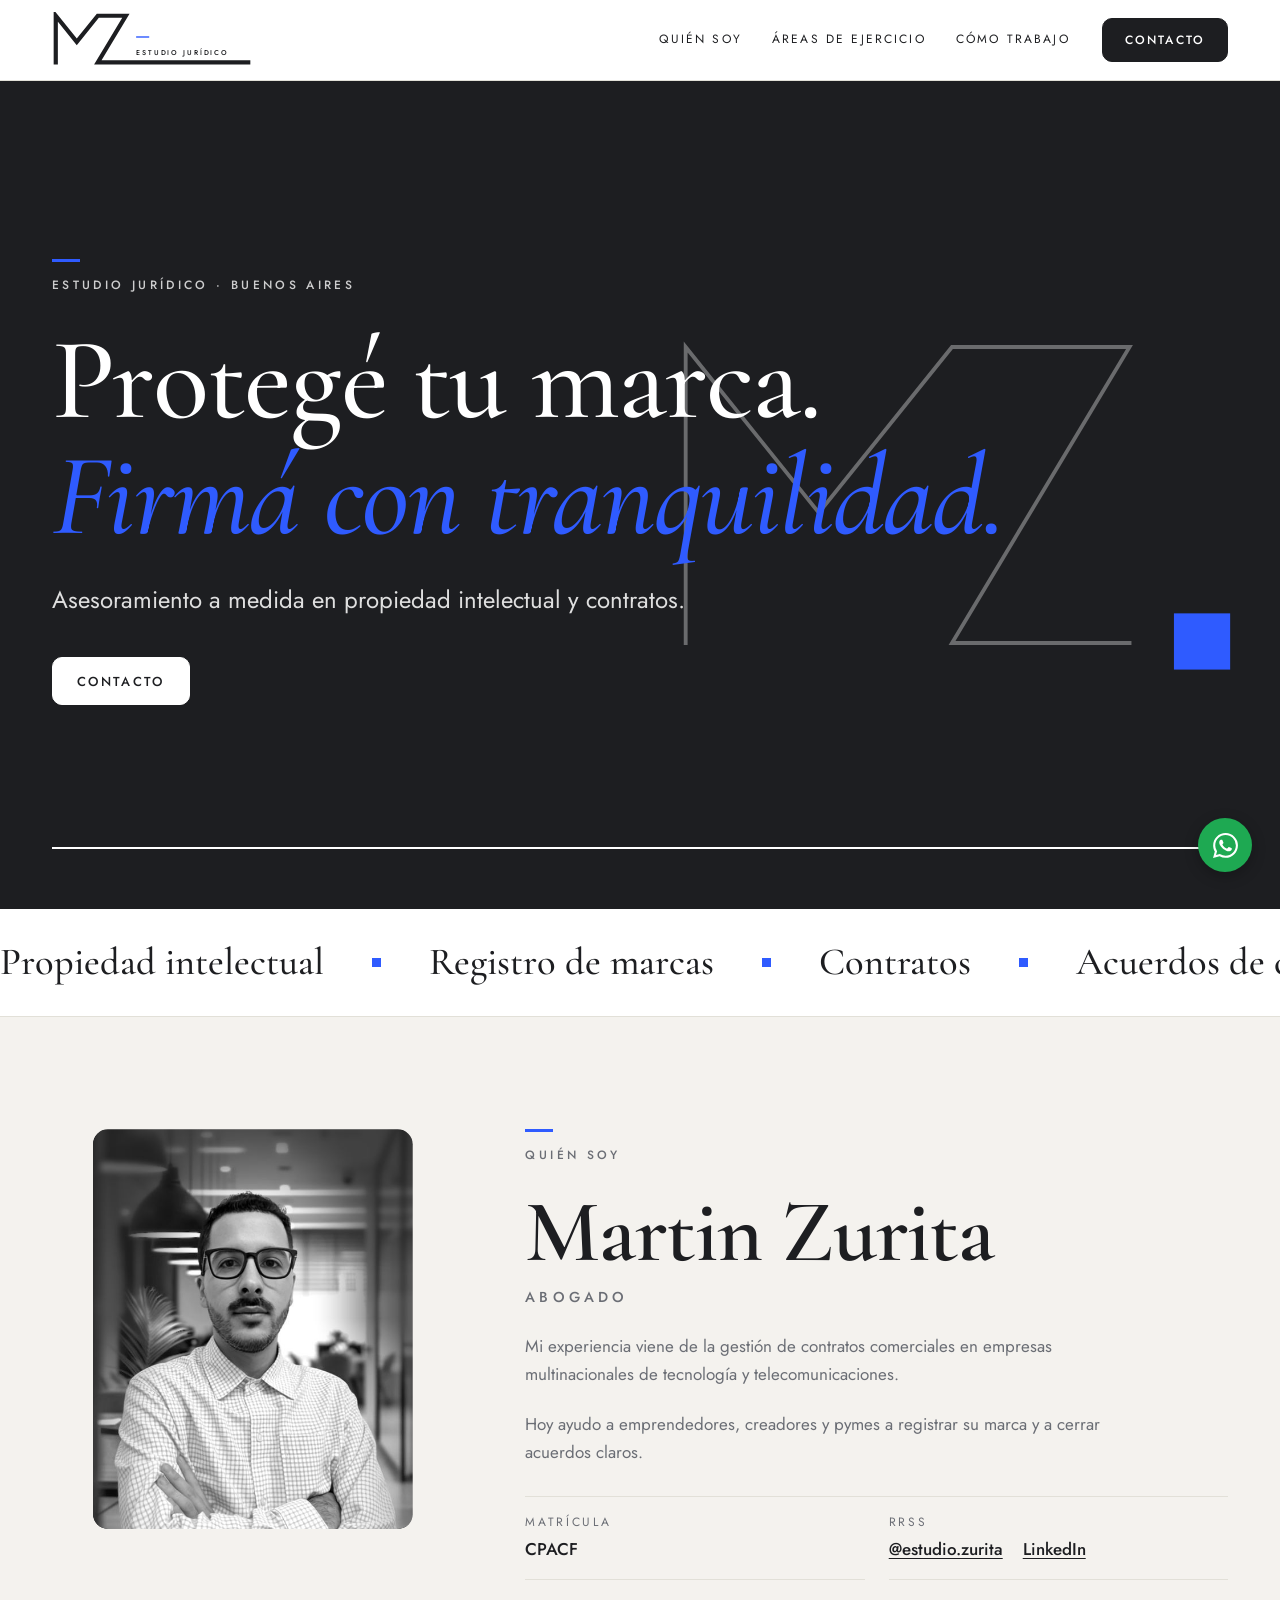
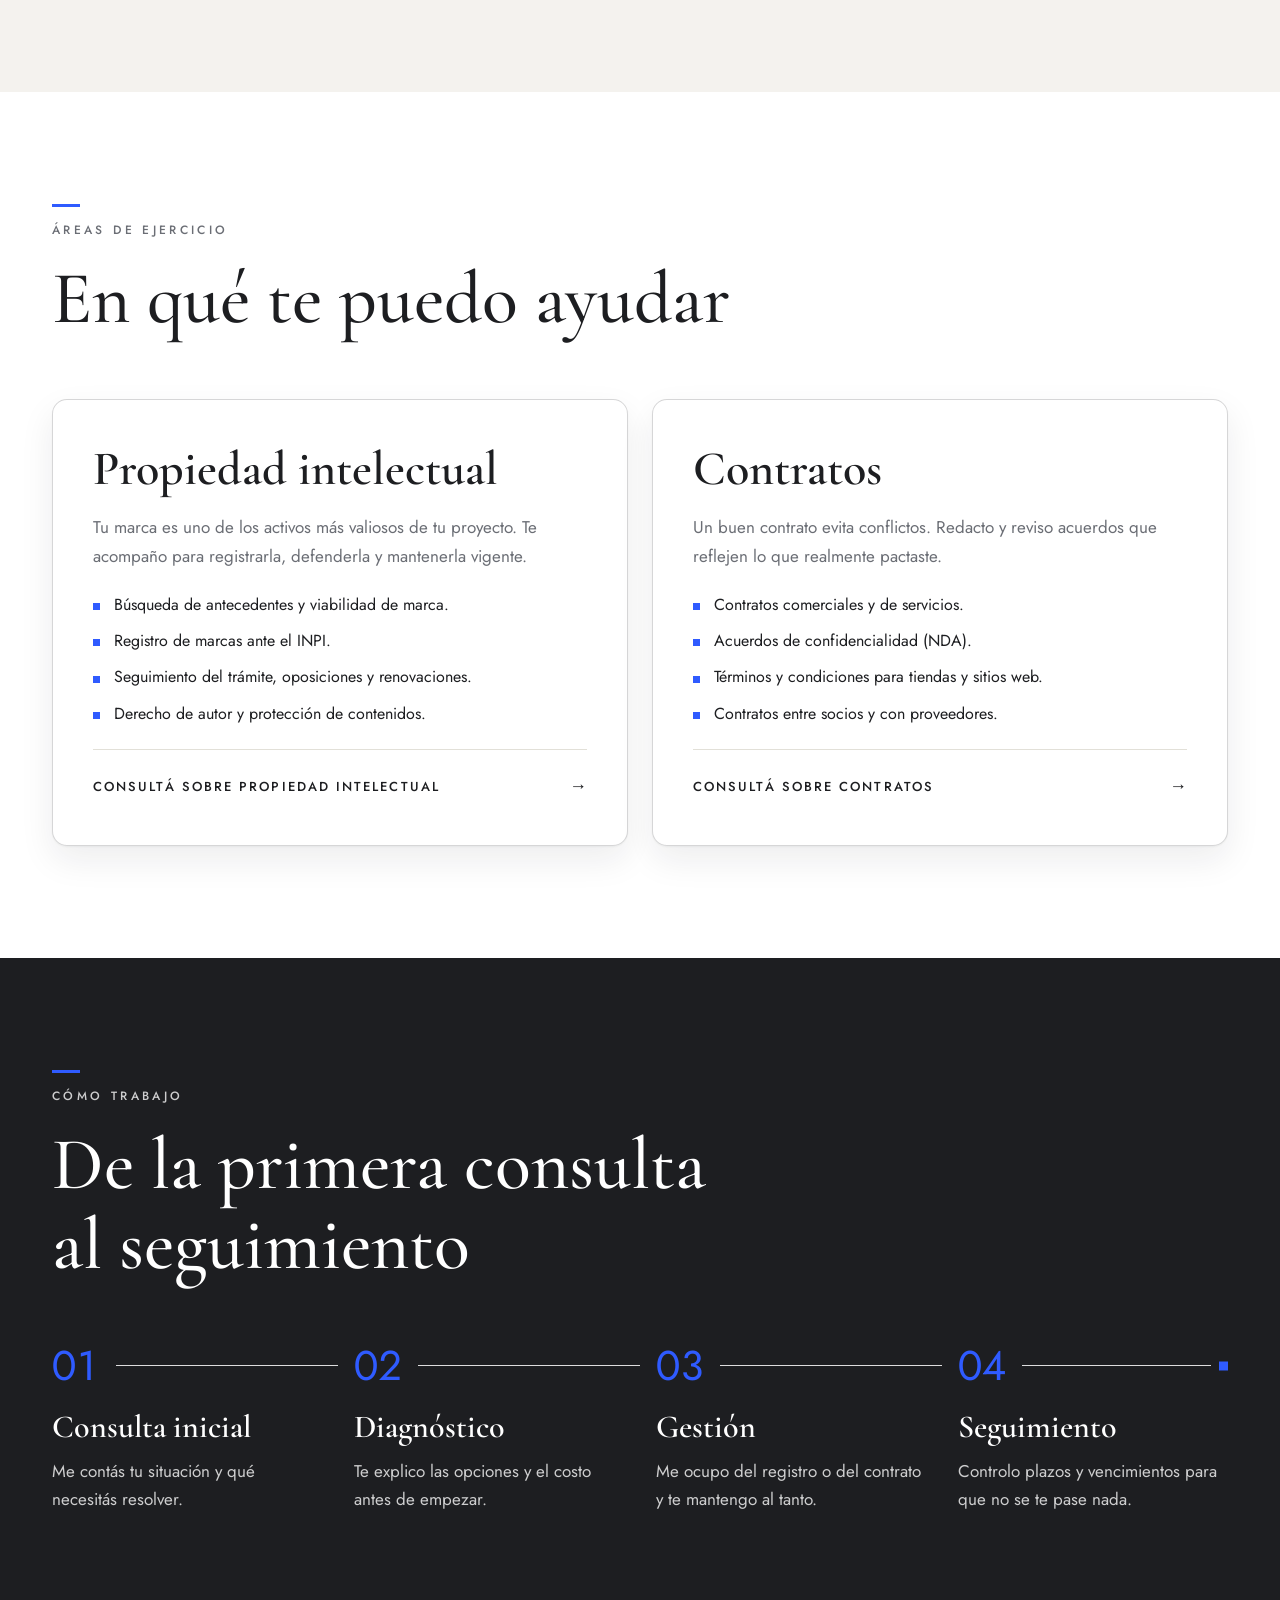
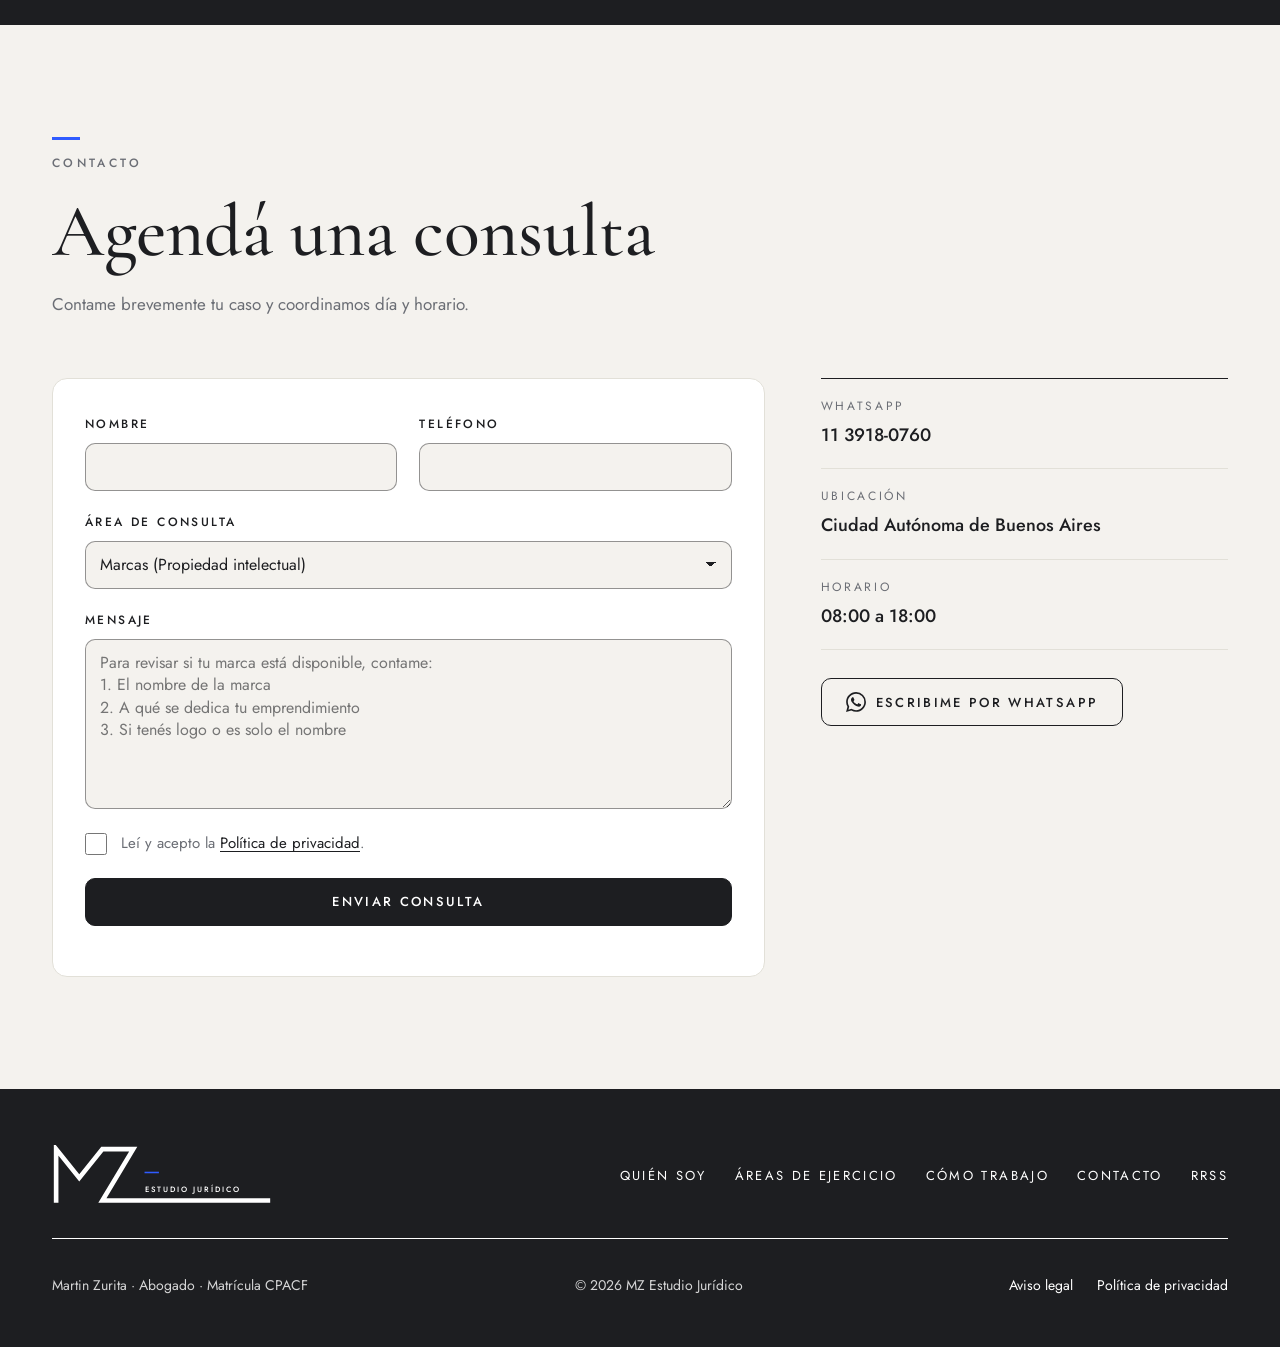
==== commit 8590d222: "Add files via upload" ====
--- a/index.html
+++ b/index.html
@@ -6,7 +6,7 @@
 <title>MZ Estudio Jurídico · Propiedad intelectual y contratos en Buenos Aires</title>
 <meta name="description" content="Martin Zurita, abogado en CABA. Registro de marcas ante el INPI, propiedad intelectual y contratos para emprendedores, creadores y pymes. Agendá una entrevista.">
 <link rel="canonical" href="https://mzestudio.com.ar/">
-<meta name="theme-color" content="#001F3F">
+<meta name="theme-color" content="#1D1E21">
 
 <meta property="og:type" content="website">
 <meta property="og:locale" content="es_AR">
@@ -48,7 +48,7 @@
   "areaServed": { "@type": "City", "name": "Ciudad Autónoma de Buenos Aires" },
   "knowsAbout": ["Propiedad intelectual", "Registro de marcas", "Contratos"],
   "founder": { "@type": "Person", "name": "Martin Zurita", "jobTitle": "Abogado" },
-  "sameAs": ["https://www.instagram.com/estudio.zurita/"]
+  "sameAs": ["https://www.instagram.com/estudio.zurita/", "https://www.linkedin.com/in/martinnzurita/"]
 }
 </script>
 </head>
@@ -62,7 +62,7 @@
       <svg viewBox="-8 -8 428 120" aria-hidden="true" focusable="false">
         <polyline points="0,100 0,0 45,56 90,0 150,0 90,100 412,100" fill="none" stroke="currentColor" stroke-width="9" stroke-linejoin="miter" stroke-linecap="square"></polyline>
         <text x="172" y="84" fill="currentColor" style="font-family: 'Jost', 'Century Gothic', sans-serif; font-size: 15px; font-weight: 500; letter-spacing: 4px">ESTUDIO JURÍDICO</text>
-        <rect x="172" y="44" width="28" height="3" fill="#9A7440"></rect>
+        <rect x="172" y="44" width="28" height="3" fill="#2F5BFF"></rect>
       </svg>
     </a>
     <div class="header__nav-wrap">
@@ -122,14 +122,13 @@
         <p class="rotulo">Quién soy</p>
         <div class="quien__nombre">
           <h2 id="quien-titulo">Martin Zurita</h2>
-          <p class="quien__titulo">Abogado · UADE</p>
+          <p class="quien__titulo">Abogado</p>
         </div>
-        <p class="quien__lema">Abogado especializado en Derecho de marcas y contractual.</p>
         <p>Mi experiencia viene de la gestión de contratos comerciales en empresas multinacionales de tecnología y telecomunicaciones.</p>
         <p>Hoy ayudo a emprendedores, creadores y pymes a registrar su marca y a cerrar acuerdos claros.</p>
         <dl class="quien__datos">
-          <div><dt>Matrícula</dt><dd>T° 999 / F° 00 – CPACF</dd></div>
-          <div><dt><abbr title="Redes sociales">RRSS</abbr></dt><dd><a href="https://www.instagram.com/estudio.zurita/" rel="noopener" target="_blank">@estudio.zurita</a></dd></div>
+          <div><dt>Matrícula</dt><dd>CPACF</dd></div>
+          <div><dt><abbr title="Redes sociales">RRSS</abbr></dt><dd><a href="https://www.instagram.com/estudio.zurita/" rel="noopener" target="_blank">@estudio.zurita</a><a href="https://www.linkedin.com/in/martinnzurita/" rel="noopener" target="_blank">LinkedIn</a></dd></div>
         </dl>
       </div>
     </div>
@@ -270,7 +269,7 @@
         <svg viewBox="-8 -8 428 120" aria-hidden="true" focusable="false">
           <polyline points="0,100 0,0 45,56 90,0 150,0 90,100 412,100" fill="none" stroke="currentColor" stroke-width="9" stroke-linejoin="miter" stroke-linecap="square"></polyline>
           <text x="172" y="84" fill="currentColor" style="font-family: 'Jost', 'Century Gothic', sans-serif; font-size: 15px; font-weight: 500; letter-spacing: 4px">ESTUDIO JURÍDICO</text>
-          <rect x="172" y="44" width="28" height="3" fill="#C9A36A"></rect>
+          <rect x="172" y="44" width="28" height="3" fill="#2F5BFF"></rect>
         </svg>
       </a>
       <nav aria-label="Secciones (pie de página)">
@@ -284,7 +283,7 @@
       </nav>
     </div>
     <div class="footer__abajo">
-      <p>Martin Zurita · Abogado · Matrícula T° 999 / F° 00 – CPACF</p>
+      <p>Martin Zurita · Abogado · Matrícula CPACF</p>
       <p>© 2026 MZ Estudio Jurídico</p>
       <ul>
         <li><a href="aviso-legal.html">Aviso legal</a></li>
--- a/css/styles.css
+++ b/css/styles.css
@@ -2,12 +2,12 @@
    Mobile first: base a 375 px, escritorio desde 900 px. Bordes rectos, mucho aire. */
 
 :root {
-  --azul: #001F3F;
-  --bronce: #9A7440;
-  --bronce-claro: #C9A36A;
+  --azul: #1D1E21;
+  --bronce: #2F5BFF;
+  --bronce-claro: #2F5BFF;
   --blanco: #FFFFFF;
-  --marfil: #F5F4F0;
-  --texto-sec: #3A4150;
+  --marfil: #F4F2EE;
+  --texto-sec: #6B6E75;
   --linea: #E2E0D8;
   --linea-azul: rgba(255, 255, 255, 0.24);
   --error: #A3261B;
@@ -66,7 +66,7 @@
 }
 
 /* Marcador de contenido a completar: borrar la clase cuando esté el dato real */
-.pendiente { color: inherit; background: rgba(201, 163, 106, 0.28); padding: 0 4px; }
+.pendiente { color: inherit; background: rgba(47, 91, 255, 0.28); padding: 0 4px; }
 
 /* Botones */
 .btn {
@@ -77,7 +77,7 @@
   background: var(--azul); color: var(--blanco);
   transition: background-color .2s ease, color .2s ease, border-color .2s ease;
 }
-.btn:hover { background: #0B2E54; border-color: #0B2E54; color: var(--blanco); }
+.btn:hover { background: #2C2E33; border-color: #2C2E33; color: var(--blanco); }
 .btn--borde { background: transparent; color: var(--azul); }
 .btn--borde:hover { background: var(--azul); color: var(--blanco); }
 .sobre-azul .btn { background: var(--blanco); border-color: var(--blanco); color: var(--azul); }
@@ -281,7 +281,7 @@
 #contacto .campo select,
 #contacto .campo textarea {
   border-radius: var(--radio);
-  border: 1px solid rgba(0, 31, 63, 0.45);
+  border: 1px solid rgba(29, 30, 33, 0.45);
 }
 #contacto .campo [aria-invalid="true"] { border-color: var(--error); }
 #contacto .campo input:focus,
@@ -293,7 +293,7 @@
 /* Footer */
 .footer { background: var(--azul); color: rgba(255, 255, 255, 0.82); padding-block: 56px 40px; font-size: 0.9375rem; }
 .footer a { color: var(--blanco); text-decoration: none; }
-.footer a:hover { color: var(--bronce-claro); text-decoration: underline; }
+.footer a:hover { color: #FFFFFF; text-decoration: underline; }
 .footer__arriba { display: flex; flex-direction: column; gap: 32px; padding-bottom: 32px; }
 .footer__logo svg { width: 220px; height: auto; display: block; color: var(--blanco); }
 .footer nav ul { list-style: none; margin: 0; padding: 0; display: flex; flex-wrap: wrap; gap: 4px 28px; }
--- a/css/v2.css
+++ b/css/v2.css
@@ -17,7 +17,7 @@
 
 /* ---------- Botones: elevación suave ---------- */
 .btn { transition: background-color .25s ease, color .25s ease, border-color .25s ease, transform .3s var(--ease), box-shadow .3s var(--ease); }
-.btn:hover { transform: translateY(-2px); box-shadow: 0 10px 22px rgba(0, 31, 63, 0.18); }
+.btn:hover { transform: translateY(-2px); box-shadow: 0 10px 22px rgba(29, 30, 33, 0.18); }
 .sobre-azul .btn:hover { box-shadow: 0 10px 22px rgba(0, 0, 0, 0.28); }
 .btn:active { transform: translateY(0) scale(.98); box-shadow: none; }
 
@@ -102,7 +102,7 @@
   content: ""; position: absolute; left: 0; right: 0; bottom: -1px; height: 3px; background: var(--bronce);
   border-radius: 0 0 var(--radio-grande) var(--radio-grande); transform: scaleX(0); transform-origin: left; transition: transform .6s var(--ease);
 }
-.area:hover { transform: translateY(-6px); border-color: var(--azul); box-shadow: 0 18px 40px rgba(0, 31, 63, 0.10); }
+.area:hover { transform: translateY(-6px); border-color: var(--azul); box-shadow: 0 18px 40px rgba(29, 30, 33, 0.10); }
 .area:hover::after { transform: scaleX(1); }
 .js .area.revelar.listo { transition: transform .35s var(--ease), border-color .35s ease, box-shadow .35s var(--ease); }
 .area .punto-lista li { transition: transform .35s var(--ease); }
@@ -169,10 +169,10 @@
 
 /* Tarjetas de áreas más definidas: borde un poco más marcado y sombra suave */
 .area {
-  border-color: rgba(0, 31, 63, 0.18);
-  box-shadow: 0 1px 2px rgba(0, 31, 63, 0.05), 0 14px 34px rgba(0, 31, 63, 0.08);
+  border-color: rgba(29, 30, 33, 0.18);
+  box-shadow: 0 1px 2px rgba(29, 30, 33, 0.05), 0 14px 34px rgba(29, 30, 33, 0.08);
 }
-.area:hover { border-color: var(--azul); box-shadow: 0 2px 4px rgba(0, 31, 63, 0.06), 0 22px 48px rgba(0, 31, 63, 0.14); }
+.area:hover { border-color: var(--azul); box-shadow: 0 2px 4px rgba(29, 30, 33, 0.06), 0 22px 48px rgba(29, 30, 33, 0.14); }
 
 /* Portada en celular: cada frase del título en un solo renglón y menos espacio vacío */
 .hero h1 .frase__in { white-space: nowrap; }
@@ -194,3 +194,6 @@
 .area h3 { font-size: clamp(2.2rem, 6vw, 48px); }
 .paso h3 { font-size: 2rem; }
 .seccion__cabeza { max-width: 980px; }
+
+/* Enlaces de redes en Quién soy: Instagram y LinkedIn lado a lado */
+.quien__datos dd { display: flex; flex-wrap: wrap; gap: 4px 20px; }
